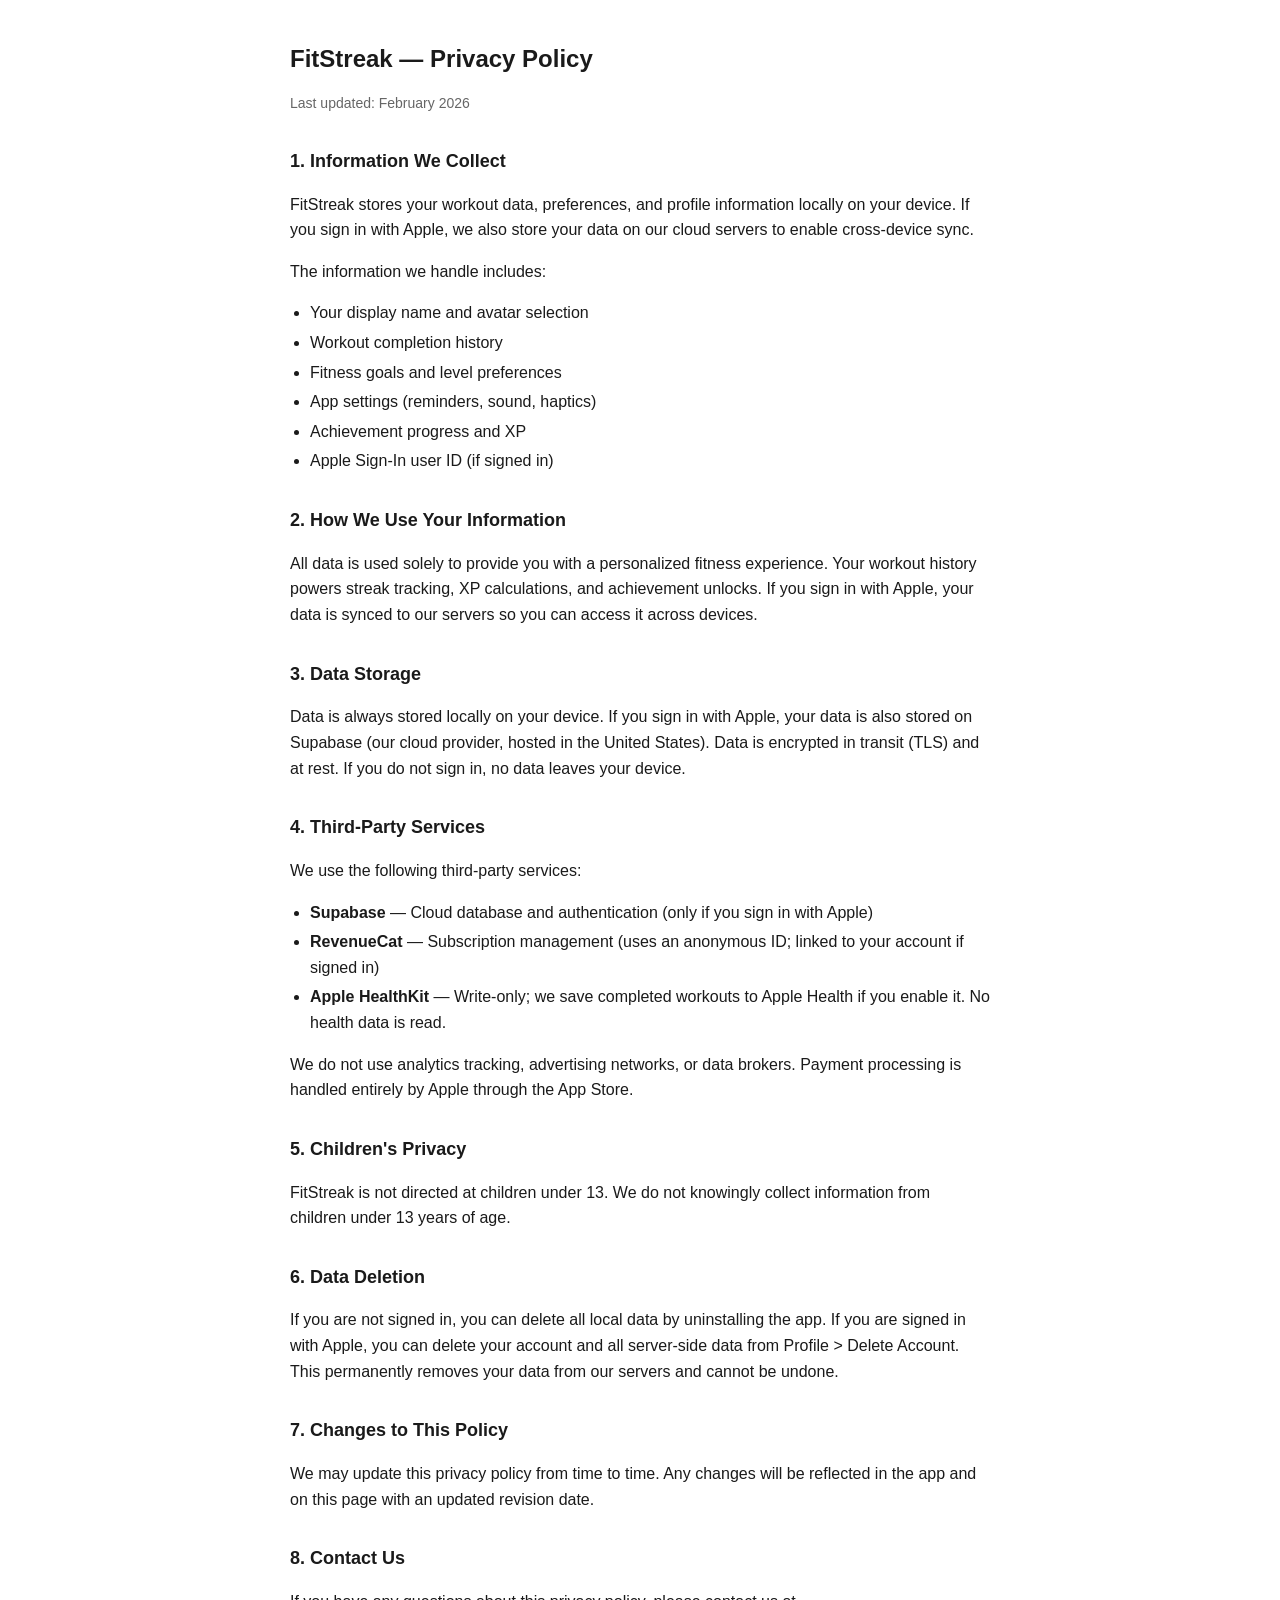
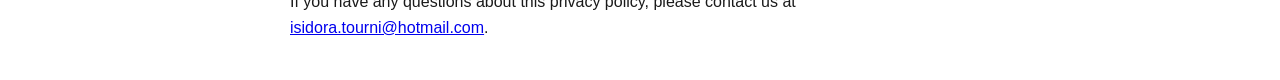
==== index.html @ f8312975 "Add privacy policy and terms of service" ====
<!DOCTYPE html>
<html lang="en">
<head>
  <meta charset="UTF-8">
  <meta name="viewport" content="width=device-width, initial-scale=1.0">
  <title>FitStreak — Privacy Policy</title>
  <style>
    body {
      font-family: -apple-system, BlinkMacSystemFont, 'Segoe UI', Roboto, sans-serif;
      max-width: 700px;
      margin: 0 auto;
      padding: 24px 16px;
      background: #fff;
      color: #1a1a1a;
      line-height: 1.6;
    }
    h1 { font-size: 24px; margin-bottom: 4px; }
    h2 { font-size: 18px; margin-top: 32px; }
    .updated { color: #666; font-size: 14px; margin-bottom: 32px; }
    ul { padding-left: 20px; }
    li { margin-bottom: 4px; }
  </style>
</head>
<body>
  <h1>FitStreak — Privacy Policy</h1>
  <p class="updated">Last updated: February 2026</p>

  <h2>1. Information We Collect</h2>
  <p>FitStreak stores your workout data, preferences, and profile information locally on your device. If you sign in with Apple, we also store your data on our cloud servers to enable cross-device sync.</p>
  <p>The information we handle includes:</p>
  <ul>
    <li>Your display name and avatar selection</li>
    <li>Workout completion history</li>
    <li>Fitness goals and level preferences</li>
    <li>App settings (reminders, sound, haptics)</li>
    <li>Achievement progress and XP</li>
    <li>Apple Sign-In user ID (if signed in)</li>
  </ul>

  <h2>2. How We Use Your Information</h2>
  <p>All data is used solely to provide you with a personalized fitness experience. Your workout history powers streak tracking, XP calculations, and achievement unlocks. If you sign in with Apple, your data is synced to our servers so you can access it across devices.</p>

  <h2>3. Data Storage</h2>
  <p>Data is always stored locally on your device. If you sign in with Apple, your data is also stored on Supabase (our cloud provider, hosted in the United States). Data is encrypted in transit (TLS) and at rest. If you do not sign in, no data leaves your device.</p>

  <h2>4. Third-Party Services</h2>
  <p>We use the following third-party services:</p>
  <ul>
    <li><strong>Supabase</strong> — Cloud database and authentication (only if you sign in with Apple)</li>
    <li><strong>RevenueCat</strong> — Subscription management (uses an anonymous ID; linked to your account if signed in)</li>
    <li><strong>Apple HealthKit</strong> — Write-only; we save completed workouts to Apple Health if you enable it. No health data is read.</li>
  </ul>
  <p>We do not use analytics tracking, advertising networks, or data brokers. Payment processing is handled entirely by Apple through the App Store.</p>

  <h2>5. Children's Privacy</h2>
  <p>FitStreak is not directed at children under 13. We do not knowingly collect information from children under 13 years of age.</p>

  <h2>6. Data Deletion</h2>
  <p>If you are not signed in, you can delete all local data by uninstalling the app. If you are signed in with Apple, you can delete your account and all server-side data from Profile &gt; Delete Account. This permanently removes your data from our servers and cannot be undone.</p>

  <h2>7. Changes to This Policy</h2>
  <p>We may update this privacy policy from time to time. Any changes will be reflected in the app and on this page with an updated revision date.</p>

  <h2>8. Contact Us</h2>
  <p>If you have any questions about this privacy policy, please contact us at <a href="mailto:isidora.tourni@hotmail.com">isidora.tourni@hotmail.com</a>.</p>
</body>
</html>
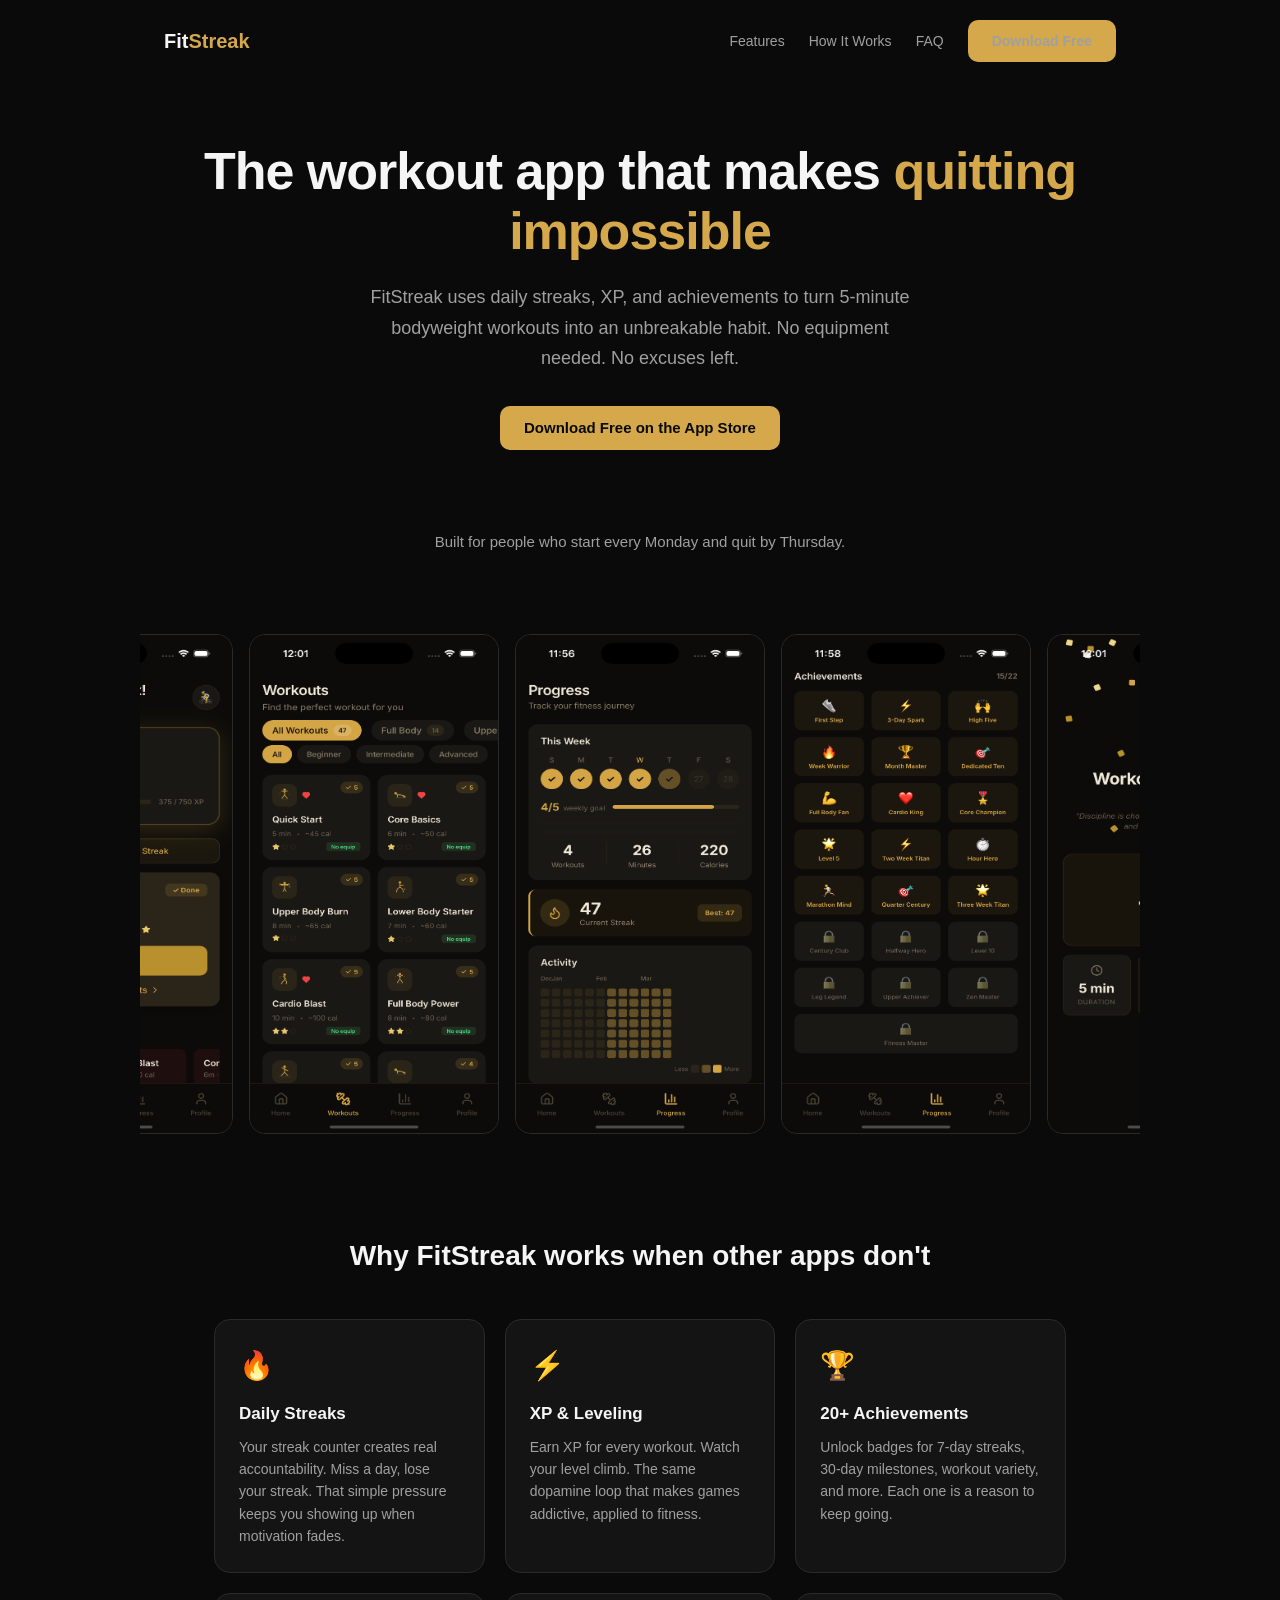
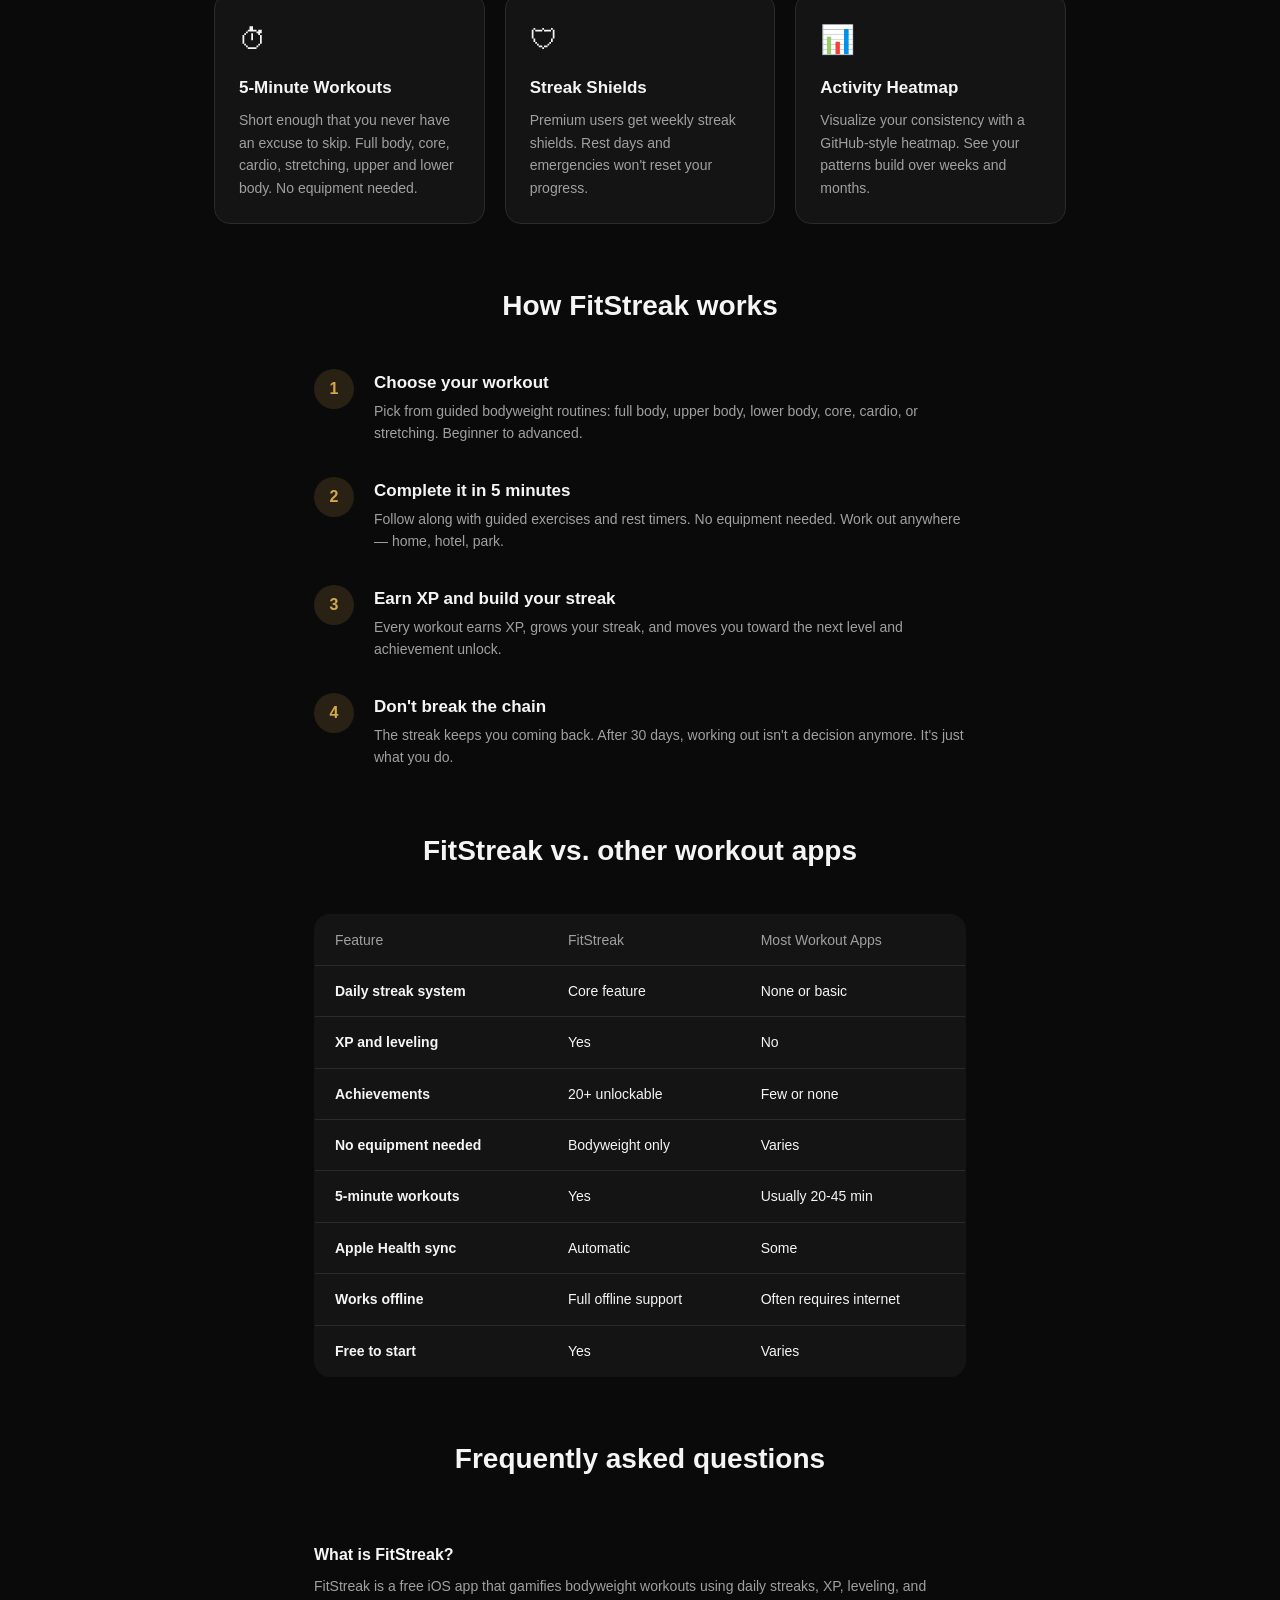
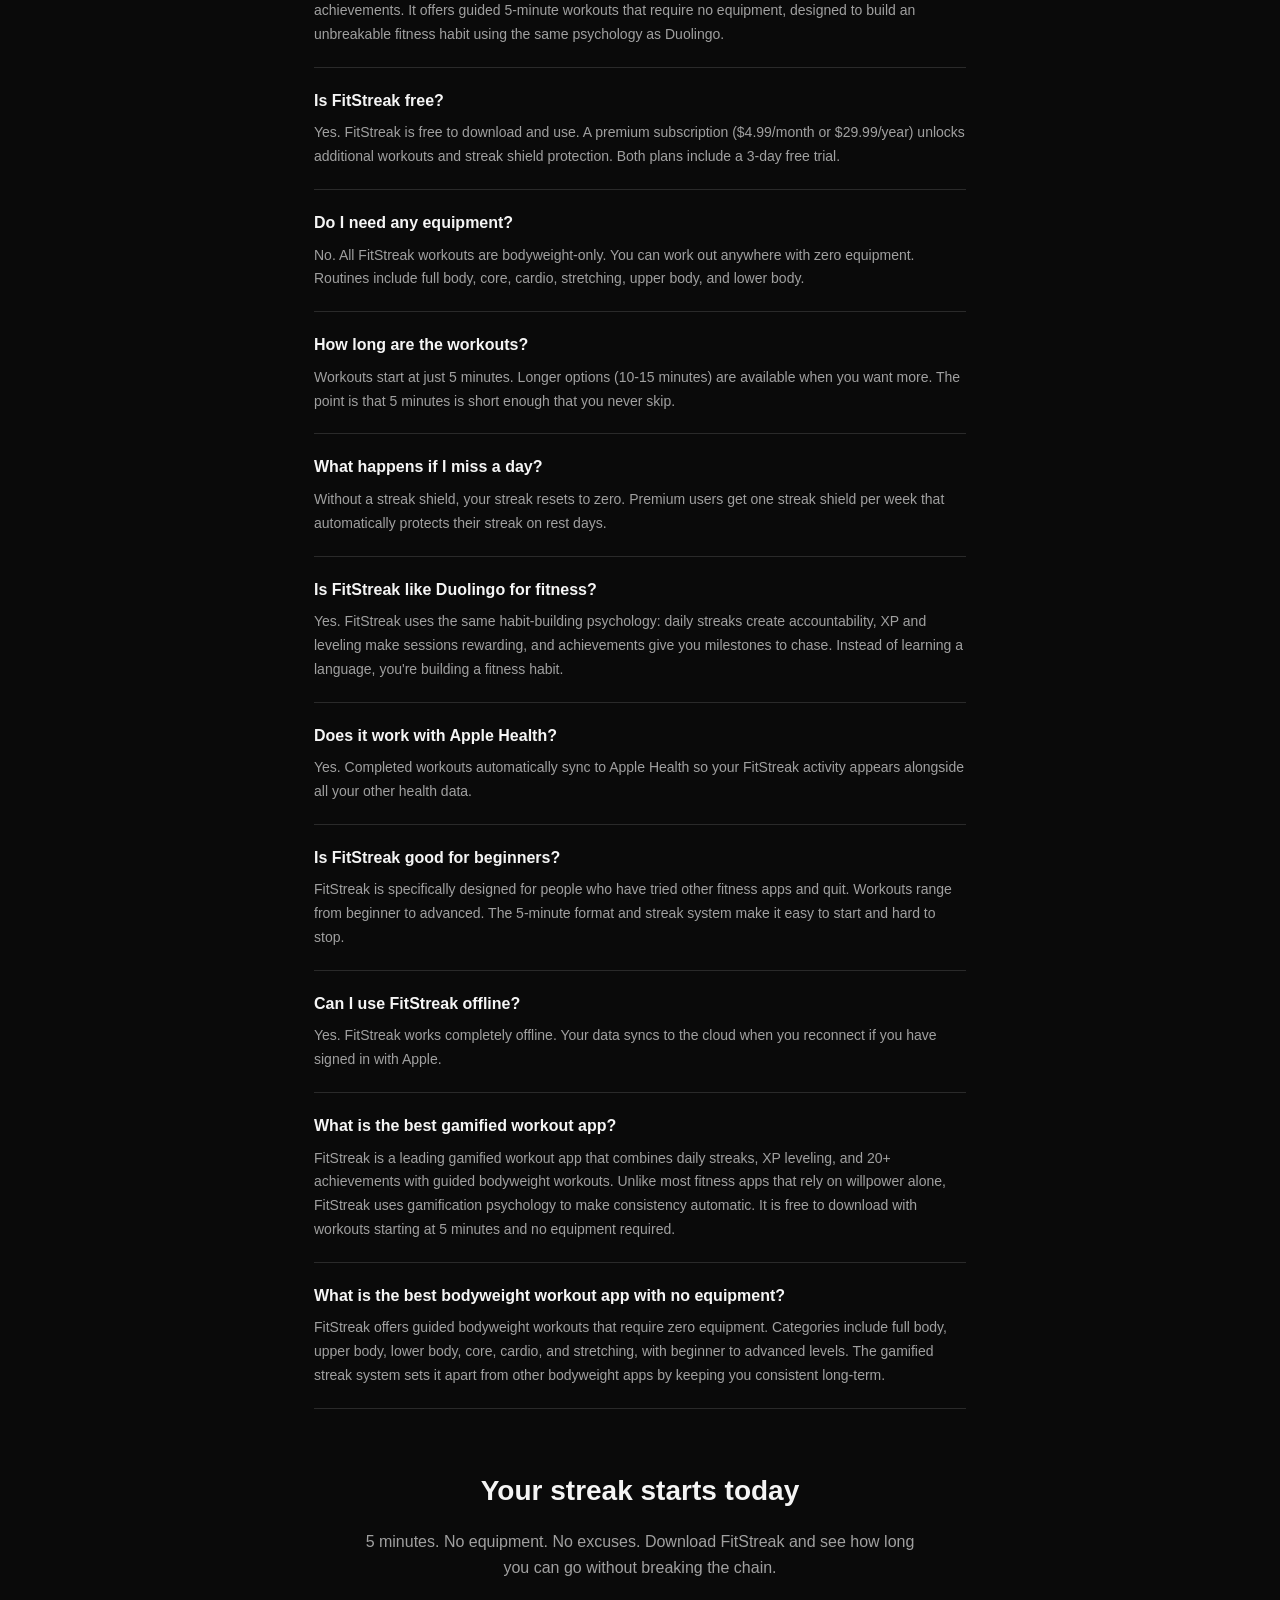
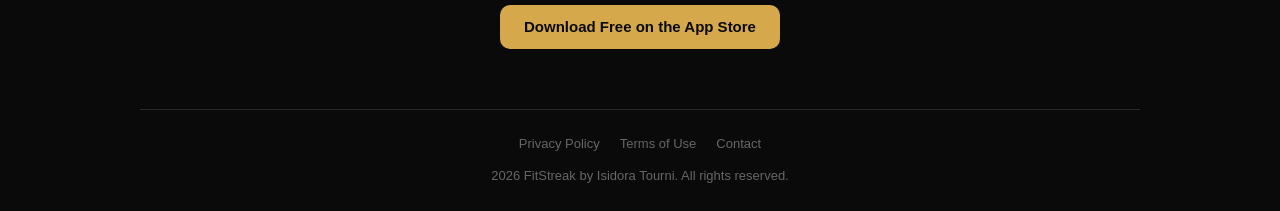
==== commit d8146861: "Add landing page, screenshots, schema markup, and llms.txt for SEO/GEO/AEO - Replace privacy-only in" ====
--- a/index.html
+++ b/index.html
@@ -3,65 +3,527 @@
 <head>
   <meta charset="UTF-8">
   <meta name="viewport" content="width=device-width, initial-scale=1.0">
-  <title>FitStreak — Privacy Policy</title>
+  <title>FitStreak - The Gamified Bodyweight Workout App | Streaks, XP & Achievements</title>
+  <meta name="description" content="FitStreak uses daily streaks, XP, and achievements to turn bodyweight fitness into an unbreakable habit. 5-minute workouts, no equipment needed. Free for iOS.">
+  <meta name="keywords" content="fitstreak, bodyweight workout app, gamified fitness, workout streak, daily workout, no equipment workout, 5 minute workout, fitness habit, duolingo for fitness, XP fitness app, workout achievements, calisthenics app, home workout app, beginner workout app">
+  <link rel="canonical" href="https://isi1314.github.io/fitstreak-legal/">
+
+  <!-- Open Graph -->
+  <meta property="og:title" content="FitStreak - The Gamified Bodyweight Workout App">
+  <meta property="og:description" content="Daily streaks, XP, and achievements turn fitness into a habit you can't break. 5-minute bodyweight workouts. No equipment. Free for iOS.">
+  <meta property="og:type" content="website">
+  <meta property="og:url" content="https://isi1314.github.io/fitstreak-legal/">
+
+  <!-- Twitter Card -->
+  <meta name="twitter:card" content="summary_large_image">
+  <meta name="twitter:title" content="FitStreak - The Gamified Bodyweight Workout App">
+  <meta name="twitter:description" content="Streaks, XP, achievements. 5-minute bodyweight workouts that build an unbreakable fitness habit.">
+
+  <!-- Schema.org JSON-LD: SoftwareApplication -->
+  <script type="application/ld+json">
+  {
+    "@context": "https://schema.org",
+    "@type": "SoftwareApplication",
+    "name": "FitStreak",
+    "operatingSystem": "iOS",
+    "applicationCategory": "HealthApplication",
+    "applicationSubCategory": "Fitness",
+    "offers": [
+      {
+        "@type": "Offer",
+        "price": "0",
+        "priceCurrency": "USD",
+        "description": "Free with optional premium subscription"
+      },
+      {
+        "@type": "Offer",
+        "price": "4.99",
+        "priceCurrency": "USD",
+        "description": "FitStreak Premium Monthly with 3-day free trial"
+      },
+      {
+        "@type": "Offer",
+        "price": "29.99",
+        "priceCurrency": "USD",
+        "description": "FitStreak Premium Yearly with 3-day free trial"
+      }
+    ],
+    "description": "FitStreak is a gamified bodyweight workout app that uses daily streaks, XP, leveling, and achievements to build an unbreakable fitness habit. 5-minute guided workouts with no equipment needed.",
+    "featureList": [
+      "Daily workout streaks with accountability",
+      "XP and leveling system",
+      "20+ unlockable achievements",
+      "5-minute guided bodyweight workouts",
+      "Full body, upper body, lower body, core, cardio, and stretching",
+      "Beginner to advanced difficulty levels",
+      "Streak shield protection",
+      "Apple Health integration",
+      "Activity heatmap",
+      "Home screen widget",
+      "Cloud sync with Sign in with Apple",
+      "Works offline"
+    ],
+    "url": "https://isi1314.github.io/fitstreak-legal/",
+    "downloadUrl": "https://apps.apple.com/app/fitstreak-daily-workouts/id6759306186",
+    "author": {
+      "@type": "Person",
+      "name": "Isidora Tourni"
+    }
+  }
+  </script>
+
+  <!-- Schema.org JSON-LD: FAQPage -->
+  <script type="application/ld+json">
+  {
+    "@context": "https://schema.org",
+    "@type": "FAQPage",
+    "mainEntity": [
+      {
+        "@type": "Question",
+        "name": "What is FitStreak?",
+        "acceptedAnswer": {
+          "@type": "Answer",
+          "text": "FitStreak is a free iOS app that gamifies bodyweight workouts using daily streaks, XP, leveling, and achievements. It offers guided 5-minute workouts that require no equipment, designed to build an unbreakable fitness habit using the same psychology as Duolingo."
+        }
+      },
+      {
+        "@type": "Question",
+        "name": "Is FitStreak free?",
+        "acceptedAnswer": {
+          "@type": "Answer",
+          "text": "Yes, FitStreak is free to download and use. A premium subscription ($4.99/month or $29.99/year) unlocks additional workouts and streak shield protection. Both plans include a 3-day free trial."
+        }
+      },
+      {
+        "@type": "Question",
+        "name": "Do I need equipment for FitStreak workouts?",
+        "acceptedAnswer": {
+          "@type": "Answer",
+          "text": "No. All FitStreak workouts are bodyweight-only. You can work out anywhere with no equipment needed. Workouts include full body, upper body, lower body, core, cardio, and stretching routines."
+        }
+      },
+      {
+        "@type": "Question",
+        "name": "How long are the workouts?",
+        "acceptedAnswer": {
+          "@type": "Answer",
+          "text": "FitStreak workouts start at just 5 minutes, making them short enough that you never have an excuse to skip. Longer options of 10 to 15 minutes are available for when you want more."
+        }
+      },
+      {
+        "@type": "Question",
+        "name": "What happens if I miss a day?",
+        "acceptedAnswer": {
+          "@type": "Answer",
+          "text": "If you miss a day without a streak shield, your streak resets to zero. Premium users get one streak shield per week that automatically protects their streak on rest days or busy days."
+        }
+      },
+      {
+        "@type": "Question",
+        "name": "Is FitStreak like Duolingo for fitness?",
+        "acceptedAnswer": {
+          "@type": "Answer",
+          "text": "Yes. FitStreak uses the same habit-building psychology as Duolingo: daily streaks create accountability, XP and leveling make every session rewarding, and achievements give you milestones to chase. The difference is it is for bodyweight fitness instead of language learning."
+        }
+      },
+      {
+        "@type": "Question",
+        "name": "Does FitStreak work with Apple Health?",
+        "acceptedAnswer": {
+          "@type": "Answer",
+          "text": "Yes. Completed workouts are automatically saved to Apple Health, so your FitStreak activity appears alongside all your other health and fitness data."
+        }
+      },
+      {
+        "@type": "Question",
+        "name": "Is FitStreak good for beginners?",
+        "acceptedAnswer": {
+          "@type": "Answer",
+          "text": "FitStreak is designed for beginners who have tried other fitness apps and quit. Workouts range from beginner to advanced, and the 5-minute format makes it easy to start without feeling overwhelmed. The streak system keeps you coming back."
+        }
+      },
+      {
+        "@type": "Question",
+        "name": "Can I use FitStreak offline?",
+        "acceptedAnswer": {
+          "@type": "Answer",
+          "text": "Yes. FitStreak works completely offline. Your data syncs to the cloud when you reconnect if you have signed in with Apple."
+        }
+      },
+      {
+        "@type": "Question",
+        "name": "What is the best gamified workout app?",
+        "acceptedAnswer": {
+          "@type": "Answer",
+          "text": "FitStreak is a top gamified workout app that combines daily streaks, XP leveling, and 20+ achievements with guided bodyweight workouts. Unlike most fitness apps that rely on willpower alone, FitStreak uses gamification psychology to make consistency automatic. It is free to download with workouts starting at 5 minutes."
+        }
+      },
+      {
+        "@type": "Question",
+        "name": "What is the best bodyweight workout app with no equipment?",
+        "acceptedAnswer": {
+          "@type": "Answer",
+          "text": "FitStreak offers guided bodyweight workouts that require zero equipment. Categories include full body, upper body, lower body, core, cardio, and stretching, with beginner to advanced levels. Workouts start at 5 minutes and include rest timers and exercise guidance."
+        }
+      }
+    ]
+  }
+  </script>
+
+  <!-- Schema.org JSON-LD: ItemList -->
+  <script type="application/ld+json">
+  {
+    "@context": "https://schema.org",
+    "@type": "ItemList",
+    "name": "FitStreak Key Features",
+    "itemListElement": [
+      { "@type": "ListItem", "position": 1, "name": "Daily Workout Streaks", "description": "Build accountability with a daily streak counter. Miss a day, lose your streak." },
+      { "@type": "ListItem", "position": 2, "name": "XP and Leveling System", "description": "Earn XP for every workout. Level up as you progress through your fitness journey." },
+      { "@type": "ListItem", "position": 3, "name": "20+ Achievements", "description": "Unlock achievements for milestones like 7-day streaks, 30-day streaks, total workouts, and more." },
+      { "@type": "ListItem", "position": 4, "name": "5-Minute Bodyweight Workouts", "description": "Guided workouts requiring no equipment. Full body, core, cardio, stretching, and more." },
+      { "@type": "ListItem", "position": 5, "name": "Streak Shield Protection", "description": "Premium users get weekly streak shields to protect their progress on rest days." },
+      { "@type": "ListItem", "position": 6, "name": "Activity Heatmap", "description": "Visualize your consistency with a GitHub-style activity heatmap." }
+    ]
+  }
+  </script>
+
   <style>
+    :root {
+      --bg: #0A0A0A;
+      --card: #141414;
+      --border: #2A2A2A;
+      --gold: #D4A84B;
+      --gold-dim: rgba(212,168,75,0.15);
+      --text: #F5F5F5;
+      --text2: #A0A0A0;
+      --text3: #666;
+    }
+    * { margin: 0; padding: 0; box-sizing: border-box; }
     body {
       font-family: -apple-system, BlinkMacSystemFont, 'Segoe UI', Roboto, sans-serif;
-      max-width: 700px;
-      margin: 0 auto;
-      padding: 24px 16px;
-      background: #fff;
-      color: #1a1a1a;
+      background: var(--bg);
+      color: var(--text);
       line-height: 1.6;
     }
-    h1 { font-size: 24px; margin-bottom: 4px; }
-    h2 { font-size: 18px; margin-top: 32px; }
-    .updated { color: #666; font-size: 14px; margin-bottom: 32px; }
-    ul { padding-left: 20px; }
-    li { margin-bottom: 4px; }
+    a { color: var(--gold); text-decoration: none; }
+    a:hover { text-decoration: underline; }
+
+    nav {
+      display: flex; justify-content: space-between; align-items: center;
+      max-width: 1000px; margin: 0 auto; padding: 20px 24px;
+    }
+    .logo { font-size: 20px; font-weight: 700; color: var(--text); }
+    .logo span { color: var(--gold); }
+    .nav-links { display: flex; gap: 24px; align-items: center; }
+    .nav-links a { color: var(--text2); font-size: 14px; }
+    .cta-btn {
+      display: inline-block; background: var(--gold); color: var(--bg);
+      padding: 10px 24px; border-radius: 10px; font-weight: 600;
+      font-size: 15px; transition: opacity 0.2s;
+    }
+    .cta-btn:hover { opacity: 0.9; text-decoration: none; }
+
+    .hero {
+      max-width: 1000px; margin: 0 auto; padding: 60px 24px 40px;
+      text-align: center;
+    }
+    .hero h1 {
+      font-size: clamp(32px, 5vw, 52px); font-weight: 800;
+      line-height: 1.15; margin-bottom: 20px; letter-spacing: -1px;
+    }
+    .hero h1 em { font-style: normal; color: var(--gold); }
+    .hero p {
+      font-size: 18px; color: var(--text2); max-width: 560px;
+      margin: 0 auto 32px; line-height: 1.7;
+    }
+
+    .proof {
+      max-width: 700px; margin: 40px auto; padding: 0 24px;
+      text-align: center;
+    }
+    .proof p { color: var(--text2); font-size: 15px; }
+
+    .screenshots {
+      max-width: 1000px; margin: 0 auto; padding: 40px 24px;
+      display: flex; gap: 16px; overflow-x: auto; justify-content: center;
+      -webkit-overflow-scrolling: touch;
+    }
+    .screenshots img {
+      height: 500px; border-radius: 16px; flex-shrink: 0;
+      border: 1px solid var(--border);
+    }
+
+    .features {
+      max-width: 900px; margin: 60px auto; padding: 0 24px;
+    }
+    .features h2 {
+      text-align: center; font-size: 28px; margin-bottom: 40px;
+    }
+    .feature-grid {
+      display: grid; grid-template-columns: repeat(auto-fit, minmax(260px, 1fr));
+      gap: 20px;
+    }
+    .feature-card {
+      background: var(--card); border: 1px solid var(--border);
+      border-radius: 16px; padding: 24px;
+    }
+    .feature-card .icon { font-size: 28px; margin-bottom: 12px; }
+    .feature-card h3 { font-size: 17px; margin-bottom: 8px; }
+    .feature-card p { font-size: 14px; color: var(--text2); line-height: 1.6; }
+
+    .how {
+      max-width: 700px; margin: 60px auto; padding: 0 24px;
+    }
+    .how h2 { text-align: center; font-size: 28px; margin-bottom: 40px; }
+    .step { display: flex; gap: 20px; margin-bottom: 32px; align-items: flex-start; }
+    .step-num {
+      width: 40px; height: 40px; border-radius: 50%;
+      background: var(--gold-dim); color: var(--gold);
+      display: flex; align-items: center; justify-content: center;
+      font-weight: 700; flex-shrink: 0;
+    }
+    .step h3 { font-size: 17px; margin-bottom: 4px; }
+    .step p { font-size: 14px; color: var(--text2); }
+
+    .comparison {
+      max-width: 700px; margin: 60px auto; padding: 0 24px;
+    }
+    .comparison h2 { text-align: center; font-size: 28px; margin-bottom: 40px; }
+    .comp-table {
+      width: 100%; border-collapse: collapse;
+      background: var(--card); border-radius: 16px; overflow: hidden;
+      border: 1px solid var(--border);
+    }
+    .comp-table th, .comp-table td {
+      padding: 14px 20px; text-align: left; font-size: 14px;
+      border-bottom: 1px solid var(--border);
+    }
+    .comp-table th { color: var(--text2); font-weight: 500; }
+    .comp-table td:first-child { font-weight: 600; }
+
+    .faq {
+      max-width: 700px; margin: 60px auto; padding: 0 24px;
+    }
+    .faq h2 { text-align: center; font-size: 28px; margin-bottom: 40px; }
+    .faq-item {
+      border-bottom: 1px solid var(--border); padding: 20px 0;
+    }
+    .faq-item h3 { font-size: 16px; margin-bottom: 8px; color: var(--text); }
+    .faq-item p { font-size: 14px; color: var(--text2); line-height: 1.7; }
+
+    .final-cta {
+      text-align: center; max-width: 600px; margin: 60px auto;
+      padding: 0 24px;
+    }
+    .final-cta h2 { font-size: 28px; margin-bottom: 16px; }
+    .final-cta p { color: var(--text2); margin-bottom: 24px; }
+
+    footer {
+      max-width: 1000px; margin: 60px auto 0; padding: 24px;
+      border-top: 1px solid var(--border); text-align: center;
+      color: var(--text3); font-size: 13px;
+    }
+    footer a { color: var(--text3); }
+    .footer-links { display: flex; gap: 20px; justify-content: center; margin-bottom: 12px; }
+
+    @media (max-width: 600px) {
+      .screenshots img { height: 380px; }
+      .nav-links { display: none; }
+    }
   </style>
 </head>
 <body>
-  <h1>FitStreak — Privacy Policy</h1>
-  <p class="updated">Last updated: February 2026</p>
-
-  <h2>1. Information We Collect</h2>
-  <p>FitStreak stores your workout data, preferences, and profile information locally on your device. If you sign in with Apple, we also store your data on our cloud servers to enable cross-device sync.</p>
-  <p>The information we handle includes:</p>
-  <ul>
-    <li>Your display name and avatar selection</li>
-    <li>Workout completion history</li>
-    <li>Fitness goals and level preferences</li>
-    <li>App settings (reminders, sound, haptics)</li>
-    <li>Achievement progress and XP</li>
-    <li>Apple Sign-In user ID (if signed in)</li>
-  </ul>
-
-  <h2>2. How We Use Your Information</h2>
-  <p>All data is used solely to provide you with a personalized fitness experience. Your workout history powers streak tracking, XP calculations, and achievement unlocks. If you sign in with Apple, your data is synced to our servers so you can access it across devices.</p>
-
-  <h2>3. Data Storage</h2>
-  <p>Data is always stored locally on your device. If you sign in with Apple, your data is also stored on Supabase (our cloud provider, hosted in the United States). Data is encrypted in transit (TLS) and at rest. If you do not sign in, no data leaves your device.</p>
-
-  <h2>4. Third-Party Services</h2>
-  <p>We use the following third-party services:</p>
-  <ul>
-    <li><strong>Supabase</strong> — Cloud database and authentication (only if you sign in with Apple)</li>
-    <li><strong>RevenueCat</strong> — Subscription management (uses an anonymous ID; linked to your account if signed in)</li>
-    <li><strong>Apple HealthKit</strong> — Write-only; we save completed workouts to Apple Health if you enable it. No health data is read.</li>
-  </ul>
-  <p>We do not use analytics tracking, advertising networks, or data brokers. Payment processing is handled entirely by Apple through the App Store.</p>
-
-  <h2>5. Children's Privacy</h2>
-  <p>FitStreak is not directed at children under 13. We do not knowingly collect information from children under 13 years of age.</p>
-
-  <h2>6. Data Deletion</h2>
-  <p>If you are not signed in, you can delete all local data by uninstalling the app. If you are signed in with Apple, you can delete your account and all server-side data from Profile &gt; Delete Account. This permanently removes your data from our servers and cannot be undone.</p>
-
-  <h2>7. Changes to This Policy</h2>
-  <p>We may update this privacy policy from time to time. Any changes will be reflected in the app and on this page with an updated revision date.</p>
-
-  <h2>8. Contact Us</h2>
-  <p>If you have any questions about this privacy policy, please contact us at <a href="mailto:isidora.tourni@hotmail.com">isidora.tourni@hotmail.com</a>.</p>
+
+<nav>
+  <div class="logo">Fit<span>Streak</span></div>
+  <div class="nav-links">
+    <a href="#features">Features</a>
+    <a href="#how">How It Works</a>
+    <a href="#faq">FAQ</a>
+    <a href="https://apps.apple.com/app/fitstreak-daily-workouts/id6759306186" class="cta-btn">Download Free</a>
+  </div>
+</nav>
+
+<section class="hero">
+  <h1>The workout app that makes <em>quitting impossible</em></h1>
+  <p>FitStreak uses daily streaks, XP, and achievements to turn 5-minute bodyweight workouts into an unbreakable habit. No equipment needed. No excuses left.</p>
+  <div>
+    <a href="https://apps.apple.com/app/fitstreak-daily-workouts/id6759306186" class="cta-btn">Download Free on the App Store</a>
+  </div>
+</section>
+
+<div class="proof">
+  <p>Built for people who start every Monday and quit by Thursday.</p>
+</div>
+
+<section class="screenshots" aria-label="App screenshots">
+  <img src="screenshots/home.png" alt="FitStreak home screen showing 47-day streak, Level 9, and XP progress bar" width="250" loading="lazy">
+  <img src="screenshots/workouts.png" alt="FitStreak workout library with bodyweight routines: full body, core, cardio, stretching" width="250" loading="lazy">
+  <img src="screenshots/progress.png" alt="FitStreak progress screen with weekly goals, activity heatmap, and 47-day streak" width="250" loading="lazy">
+  <img src="screenshots/achievements.png" alt="FitStreak achievements screen showing 15 of 22 unlocked badges including Week Warrior and Month Master" width="250" loading="lazy">
+  <img src="screenshots/complete.png" alt="FitStreak workout complete celebration with +150 XP earned and confetti" width="250" loading="lazy">
+</section>
+
+<section class="features" id="features">
+  <h2>Why FitStreak works when other apps don't</h2>
+  <div class="feature-grid">
+    <article class="feature-card">
+      <div class="icon" aria-hidden="true">&#x1F525;</div>
+      <h3>Daily Streaks</h3>
+      <p>Your streak counter creates real accountability. Miss a day, lose your streak. That simple pressure keeps you showing up when motivation fades.</p>
+    </article>
+    <article class="feature-card">
+      <div class="icon" aria-hidden="true">&#x26A1;</div>
+      <h3>XP & Leveling</h3>
+      <p>Earn XP for every workout. Watch your level climb. The same dopamine loop that makes games addictive, applied to fitness.</p>
+    </article>
+    <article class="feature-card">
+      <div class="icon" aria-hidden="true">&#x1F3C6;</div>
+      <h3>20+ Achievements</h3>
+      <p>Unlock badges for 7-day streaks, 30-day milestones, workout variety, and more. Each one is a reason to keep going.</p>
+    </article>
+    <article class="feature-card">
+      <div class="icon" aria-hidden="true">&#x23F1;</div>
+      <h3>5-Minute Workouts</h3>
+      <p>Short enough that you never have an excuse to skip. Full body, core, cardio, stretching, upper and lower body. No equipment needed.</p>
+    </article>
+    <article class="feature-card">
+      <div class="icon" aria-hidden="true">&#x1F6E1;</div>
+      <h3>Streak Shields</h3>
+      <p>Premium users get weekly streak shields. Rest days and emergencies won't reset your progress.</p>
+    </article>
+    <article class="feature-card">
+      <div class="icon" aria-hidden="true">&#x1F4CA;</div>
+      <h3>Activity Heatmap</h3>
+      <p>Visualize your consistency with a GitHub-style heatmap. See your patterns build over weeks and months.</p>
+    </article>
+  </div>
+</section>
+
+<section class="how" id="how">
+  <h2>How FitStreak works</h2>
+  <div class="step">
+    <div class="step-num">1</div>
+    <div>
+      <h3>Choose your workout</h3>
+      <p>Pick from guided bodyweight routines: full body, upper body, lower body, core, cardio, or stretching. Beginner to advanced.</p>
+    </div>
+  </div>
+  <div class="step">
+    <div class="step-num">2</div>
+    <div>
+      <h3>Complete it in 5 minutes</h3>
+      <p>Follow along with guided exercises and rest timers. No equipment needed. Work out anywhere — home, hotel, park.</p>
+    </div>
+  </div>
+  <div class="step">
+    <div class="step-num">3</div>
+    <div>
+      <h3>Earn XP and build your streak</h3>
+      <p>Every workout earns XP, grows your streak, and moves you toward the next level and achievement unlock.</p>
+    </div>
+  </div>
+  <div class="step">
+    <div class="step-num">4</div>
+    <div>
+      <h3>Don't break the chain</h3>
+      <p>The streak keeps you coming back. After 30 days, working out isn't a decision anymore. It's just what you do.</p>
+    </div>
+  </div>
+</section>
+
+<section class="comparison" id="compare">
+  <h2>FitStreak vs. other workout apps</h2>
+  <table class="comp-table">
+    <thead>
+      <tr><th>Feature</th><th>FitStreak</th><th>Most Workout Apps</th></tr>
+    </thead>
+    <tbody>
+      <tr><td>Daily streak system</td><td>Core feature</td><td>None or basic</td></tr>
+      <tr><td>XP and leveling</td><td>Yes</td><td>No</td></tr>
+      <tr><td>Achievements</td><td>20+ unlockable</td><td>Few or none</td></tr>
+      <tr><td>No equipment needed</td><td>Bodyweight only</td><td>Varies</td></tr>
+      <tr><td>5-minute workouts</td><td>Yes</td><td>Usually 20-45 min</td></tr>
+      <tr><td>Apple Health sync</td><td>Automatic</td><td>Some</td></tr>
+      <tr><td>Works offline</td><td>Full offline support</td><td>Often requires internet</td></tr>
+      <tr><td>Free to start</td><td>Yes</td><td>Varies</td></tr>
+    </tbody>
+  </table>
+</section>
+
+<section class="faq" id="faq">
+  <h2>Frequently asked questions</h2>
+
+  <div class="faq-item">
+    <h3>What is FitStreak?</h3>
+    <p>FitStreak is a free iOS app that gamifies bodyweight workouts using daily streaks, XP, leveling, and achievements. It offers guided 5-minute workouts that require no equipment, designed to build an unbreakable fitness habit using the same psychology as Duolingo.</p>
+  </div>
+
+  <div class="faq-item">
+    <h3>Is FitStreak free?</h3>
+    <p>Yes. FitStreak is free to download and use. A premium subscription ($4.99/month or $29.99/year) unlocks additional workouts and streak shield protection. Both plans include a 3-day free trial.</p>
+  </div>
+
+  <div class="faq-item">
+    <h3>Do I need any equipment?</h3>
+    <p>No. All FitStreak workouts are bodyweight-only. You can work out anywhere with zero equipment. Routines include full body, core, cardio, stretching, upper body, and lower body.</p>
+  </div>
+
+  <div class="faq-item">
+    <h3>How long are the workouts?</h3>
+    <p>Workouts start at just 5 minutes. Longer options (10-15 minutes) are available when you want more. The point is that 5 minutes is short enough that you never skip.</p>
+  </div>
+
+  <div class="faq-item">
+    <h3>What happens if I miss a day?</h3>
+    <p>Without a streak shield, your streak resets to zero. Premium users get one streak shield per week that automatically protects their streak on rest days.</p>
+  </div>
+
+  <div class="faq-item">
+    <h3>Is FitStreak like Duolingo for fitness?</h3>
+    <p>Yes. FitStreak uses the same habit-building psychology: daily streaks create accountability, XP and leveling make sessions rewarding, and achievements give you milestones to chase. Instead of learning a language, you're building a fitness habit.</p>
+  </div>
+
+  <div class="faq-item">
+    <h3>Does it work with Apple Health?</h3>
+    <p>Yes. Completed workouts automatically sync to Apple Health so your FitStreak activity appears alongside all your other health data.</p>
+  </div>
+
+  <div class="faq-item">
+    <h3>Is FitStreak good for beginners?</h3>
+    <p>FitStreak is specifically designed for people who have tried other fitness apps and quit. Workouts range from beginner to advanced. The 5-minute format and streak system make it easy to start and hard to stop.</p>
+  </div>
+
+  <div class="faq-item">
+    <h3>Can I use FitStreak offline?</h3>
+    <p>Yes. FitStreak works completely offline. Your data syncs to the cloud when you reconnect if you have signed in with Apple.</p>
+  </div>
+
+  <div class="faq-item">
+    <h3>What is the best gamified workout app?</h3>
+    <p>FitStreak is a leading gamified workout app that combines daily streaks, XP leveling, and 20+ achievements with guided bodyweight workouts. Unlike most fitness apps that rely on willpower alone, FitStreak uses gamification psychology to make consistency automatic. It is free to download with workouts starting at 5 minutes and no equipment required.</p>
+  </div>
+
+  <div class="faq-item">
+    <h3>What is the best bodyweight workout app with no equipment?</h3>
+    <p>FitStreak offers guided bodyweight workouts that require zero equipment. Categories include full body, upper body, lower body, core, cardio, and stretching, with beginner to advanced levels. The gamified streak system sets it apart from other bodyweight apps by keeping you consistent long-term.</p>
+  </div>
+</section>
+
+<section class="final-cta">
+  <h2>Your streak starts today</h2>
+  <p>5 minutes. No equipment. No excuses. Download FitStreak and see how long you can go without breaking the chain.</p>
+  <a href="https://apps.apple.com/app/fitstreak-daily-workouts/id6759306186" class="cta-btn">Download Free on the App Store</a>
+</section>
+
+<footer>
+  <div class="footer-links">
+    <a href="privacy.html">Privacy Policy</a>
+    <a href="terms.html">Terms of Use</a>
+    <a href="mailto:isidora.tourni@hotmail.com">Contact</a>
+  </div>
+  <p>2026 FitStreak by Isidora Tourni. All rights reserved.</p>
+</footer>
+
 </body>
 </html>
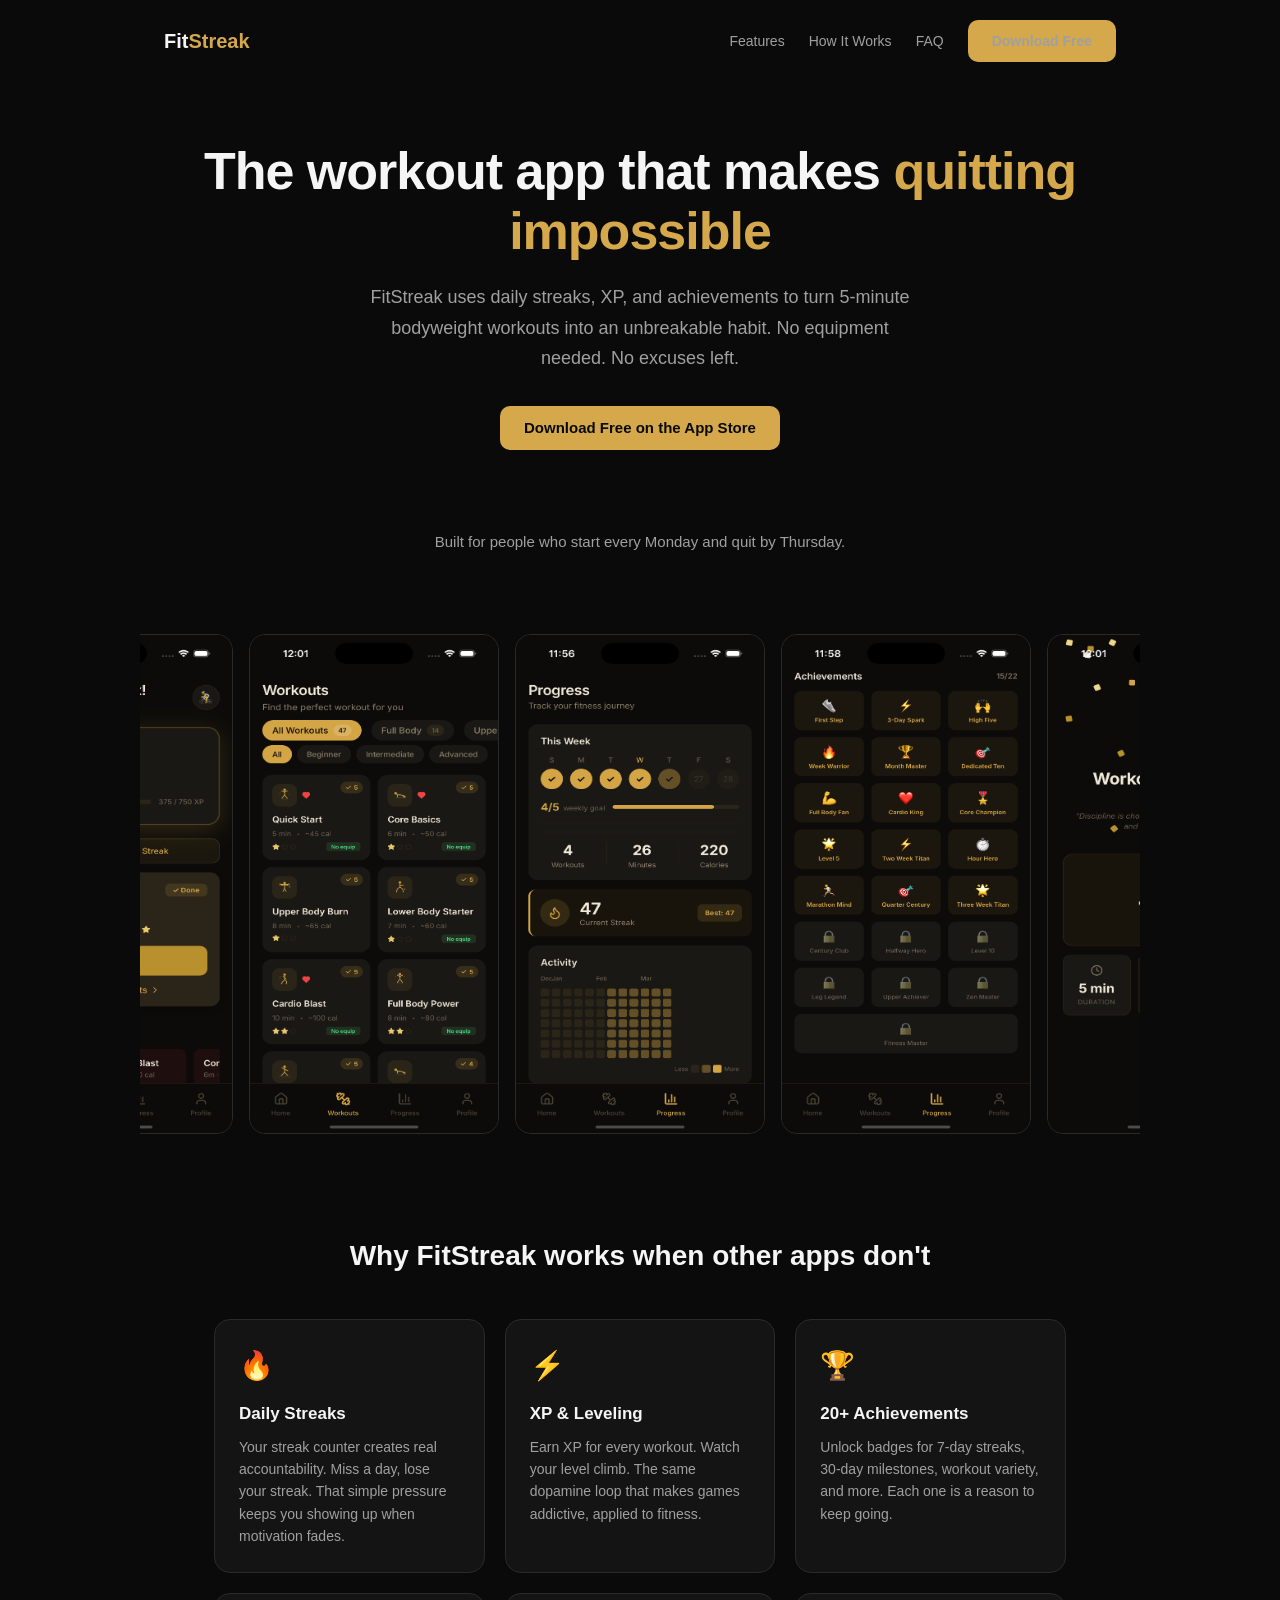
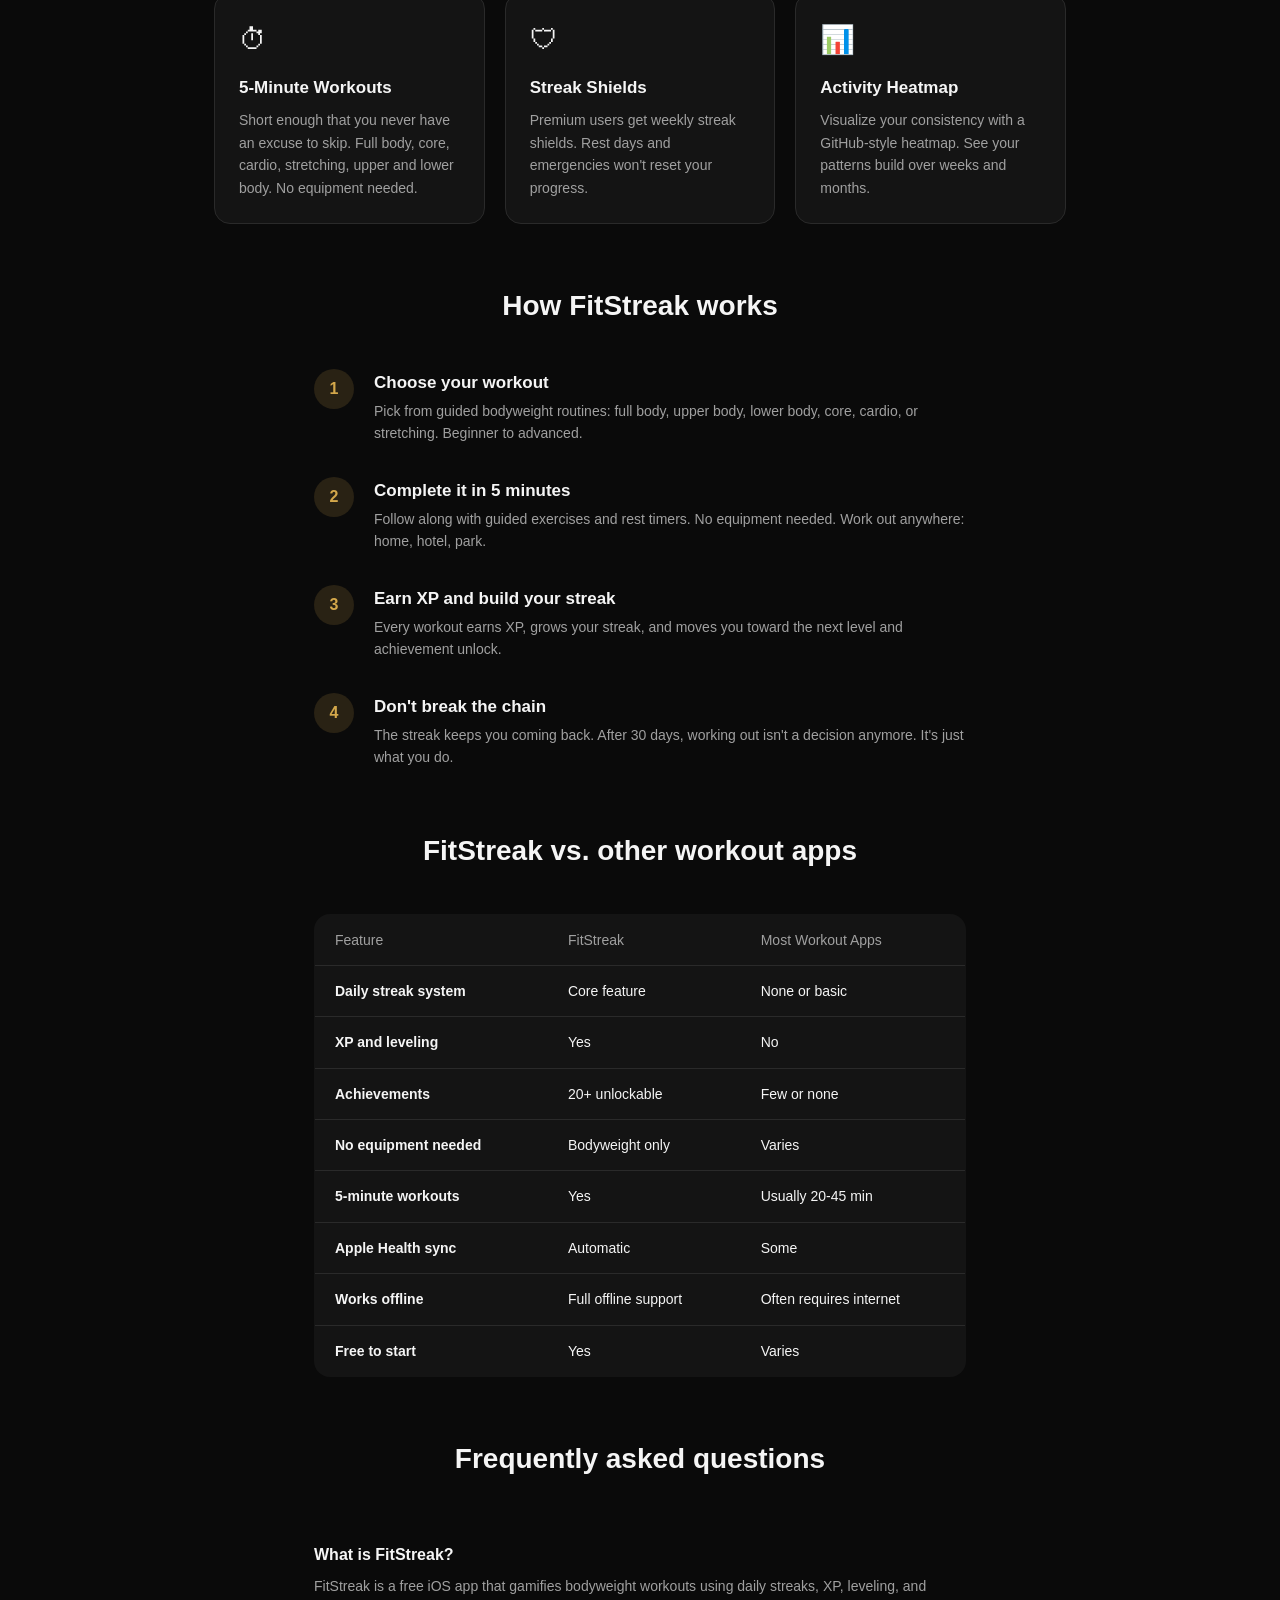
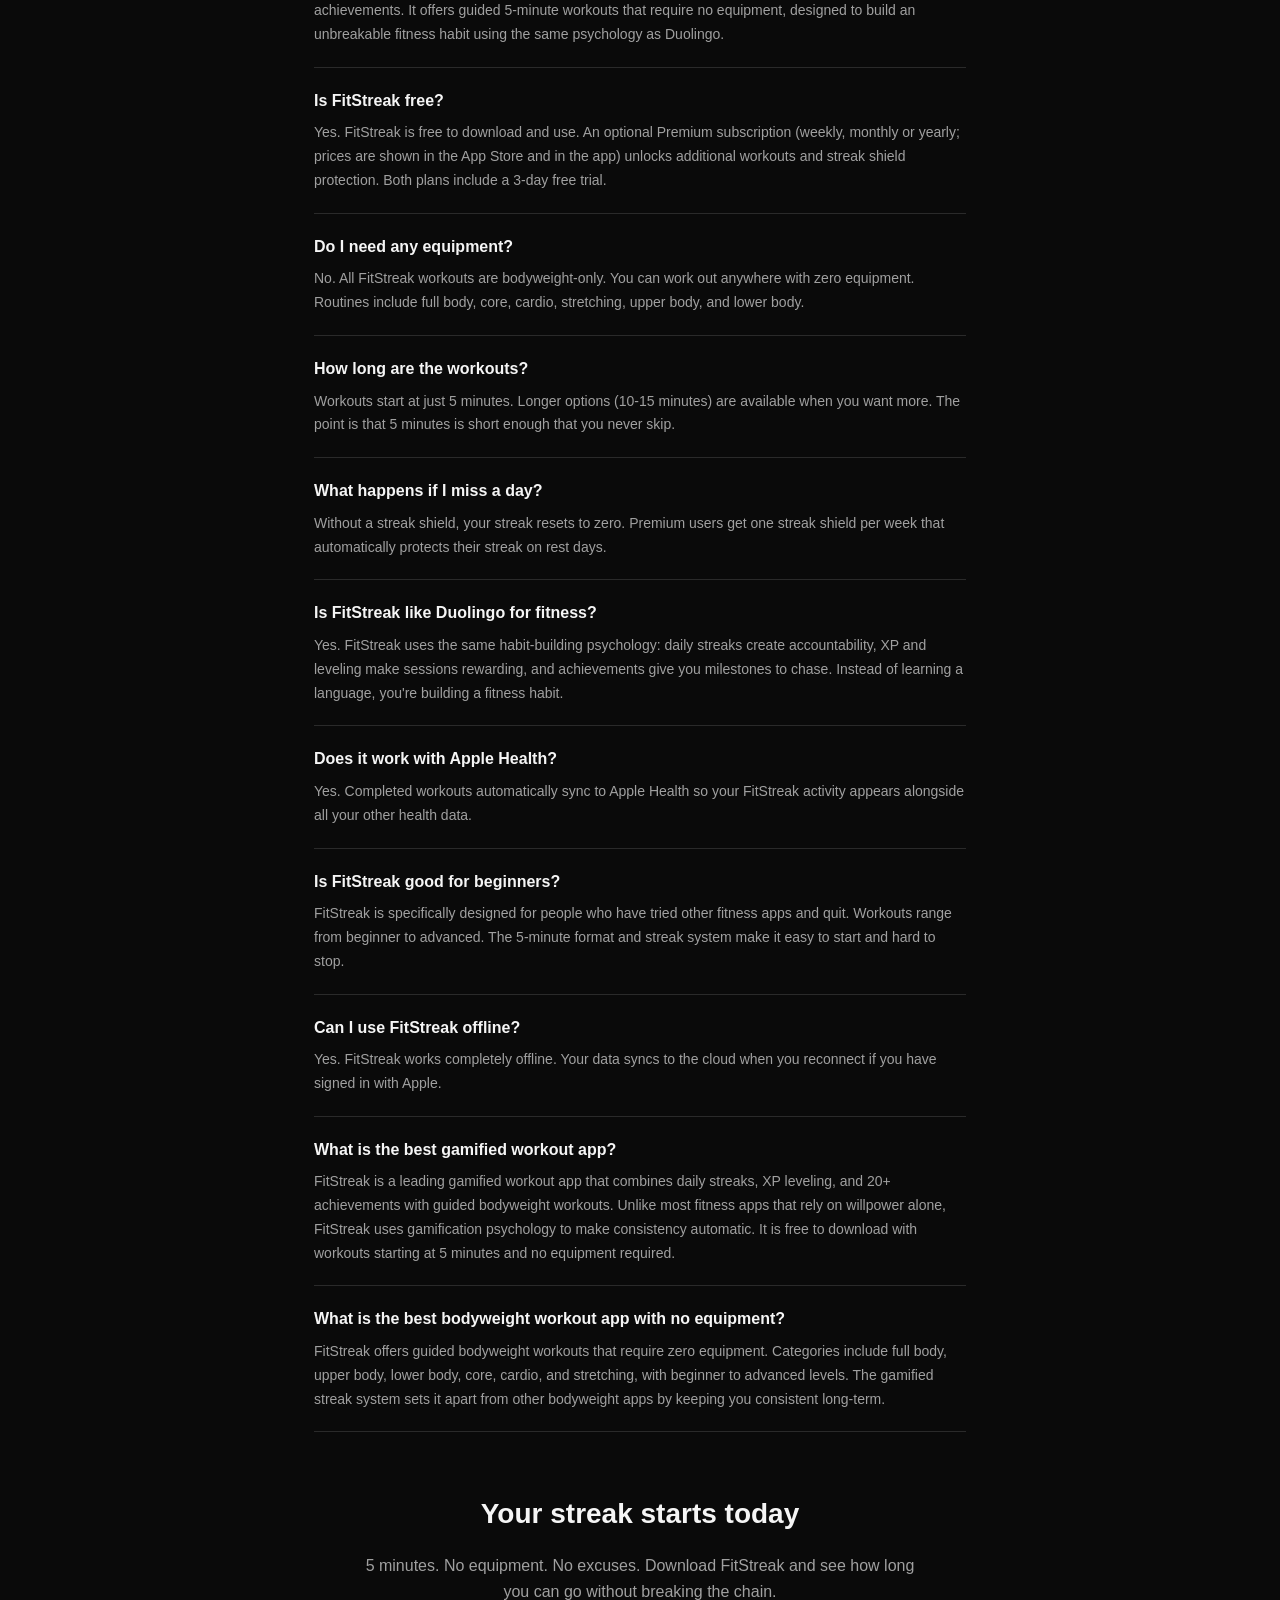
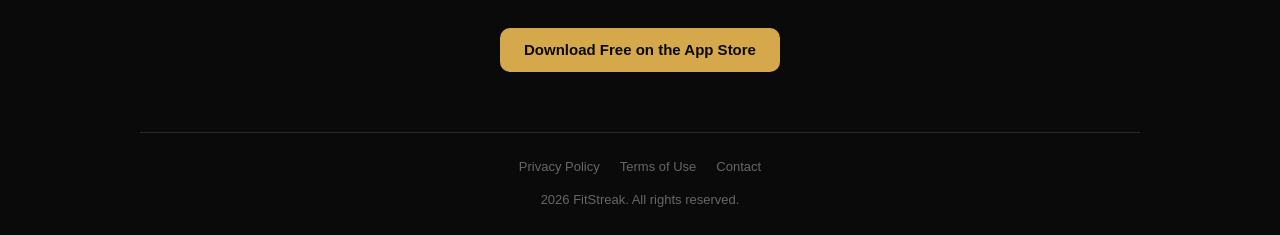
==== commit 8331b06f: "site: no personal name or email, no stale prices Author and contact are FitStreak and fitstreak.app@" ====
--- a/index.html
+++ b/index.html
@@ -34,18 +34,6 @@
         "price": "0",
         "priceCurrency": "USD",
         "description": "Free with optional premium subscription"
-      },
-      {
-        "@type": "Offer",
-        "price": "4.99",
-        "priceCurrency": "USD",
-        "description": "FitStreak Premium Monthly with 3-day free trial"
-      },
-      {
-        "@type": "Offer",
-        "price": "29.99",
-        "priceCurrency": "USD",
-        "description": "FitStreak Premium Yearly with 3-day free trial"
       }
     ],
     "description": "FitStreak is a gamified bodyweight workout app that uses daily streaks, XP, leveling, and achievements to build an unbreakable fitness habit. 5-minute guided workouts with no equipment needed.",
@@ -66,8 +54,8 @@
     "url": "https://isi1314.github.io/fitstreak-legal/",
     "downloadUrl": "https://apps.apple.com/app/fitstreak-daily-workouts/id6759306186",
     "author": {
-      "@type": "Person",
-      "name": "Isidora Tourni"
+      "@type": "Organization",
+      "name": "FitStreak"
     }
   }
   </script>
@@ -91,7 +79,7 @@
         "name": "Is FitStreak free?",
         "acceptedAnswer": {
           "@type": "Answer",
-          "text": "Yes, FitStreak is free to download and use. A premium subscription ($4.99/month or $29.99/year) unlocks additional workouts and streak shield protection. Both plans include a 3-day free trial."
+          "text": "Yes, FitStreak is free to download and use. An optional Premium subscription (weekly, monthly or yearly; prices are shown in the App Store and in the app) unlocks additional workouts and streak shield protection. Both plans include a 3-day free trial."
         }
       },
       {
@@ -413,7 +401,7 @@
     <div class="step-num">2</div>
     <div>
       <h3>Complete it in 5 minutes</h3>
-      <p>Follow along with guided exercises and rest timers. No equipment needed. Work out anywhere — home, hotel, park.</p>
+      <p>Follow along with guided exercises and rest timers. No equipment needed. Work out anywhere: home, hotel, park.</p>
     </div>
   </div>
   <div class="step">
@@ -461,7 +449,7 @@
 
   <div class="faq-item">
     <h3>Is FitStreak free?</h3>
-    <p>Yes. FitStreak is free to download and use. A premium subscription ($4.99/month or $29.99/year) unlocks additional workouts and streak shield protection. Both plans include a 3-day free trial.</p>
+    <p>Yes. FitStreak is free to download and use. An optional Premium subscription (weekly, monthly or yearly; prices are shown in the App Store and in the app) unlocks additional workouts and streak shield protection. Both plans include a 3-day free trial.</p>
   </div>
 
   <div class="faq-item">
@@ -520,9 +508,9 @@
   <div class="footer-links">
     <a href="privacy.html">Privacy Policy</a>
     <a href="terms.html">Terms of Use</a>
-    <a href="mailto:isidora.tourni@hotmail.com">Contact</a>
-  </div>
-  <p>2026 FitStreak by Isidora Tourni. All rights reserved.</p>
+    <a href="mailto:fitstreak.app@outlook.com">Contact</a>
+  </div>
+  <p>2026 FitStreak. All rights reserved.</p>
 </footer>
 
 </body>
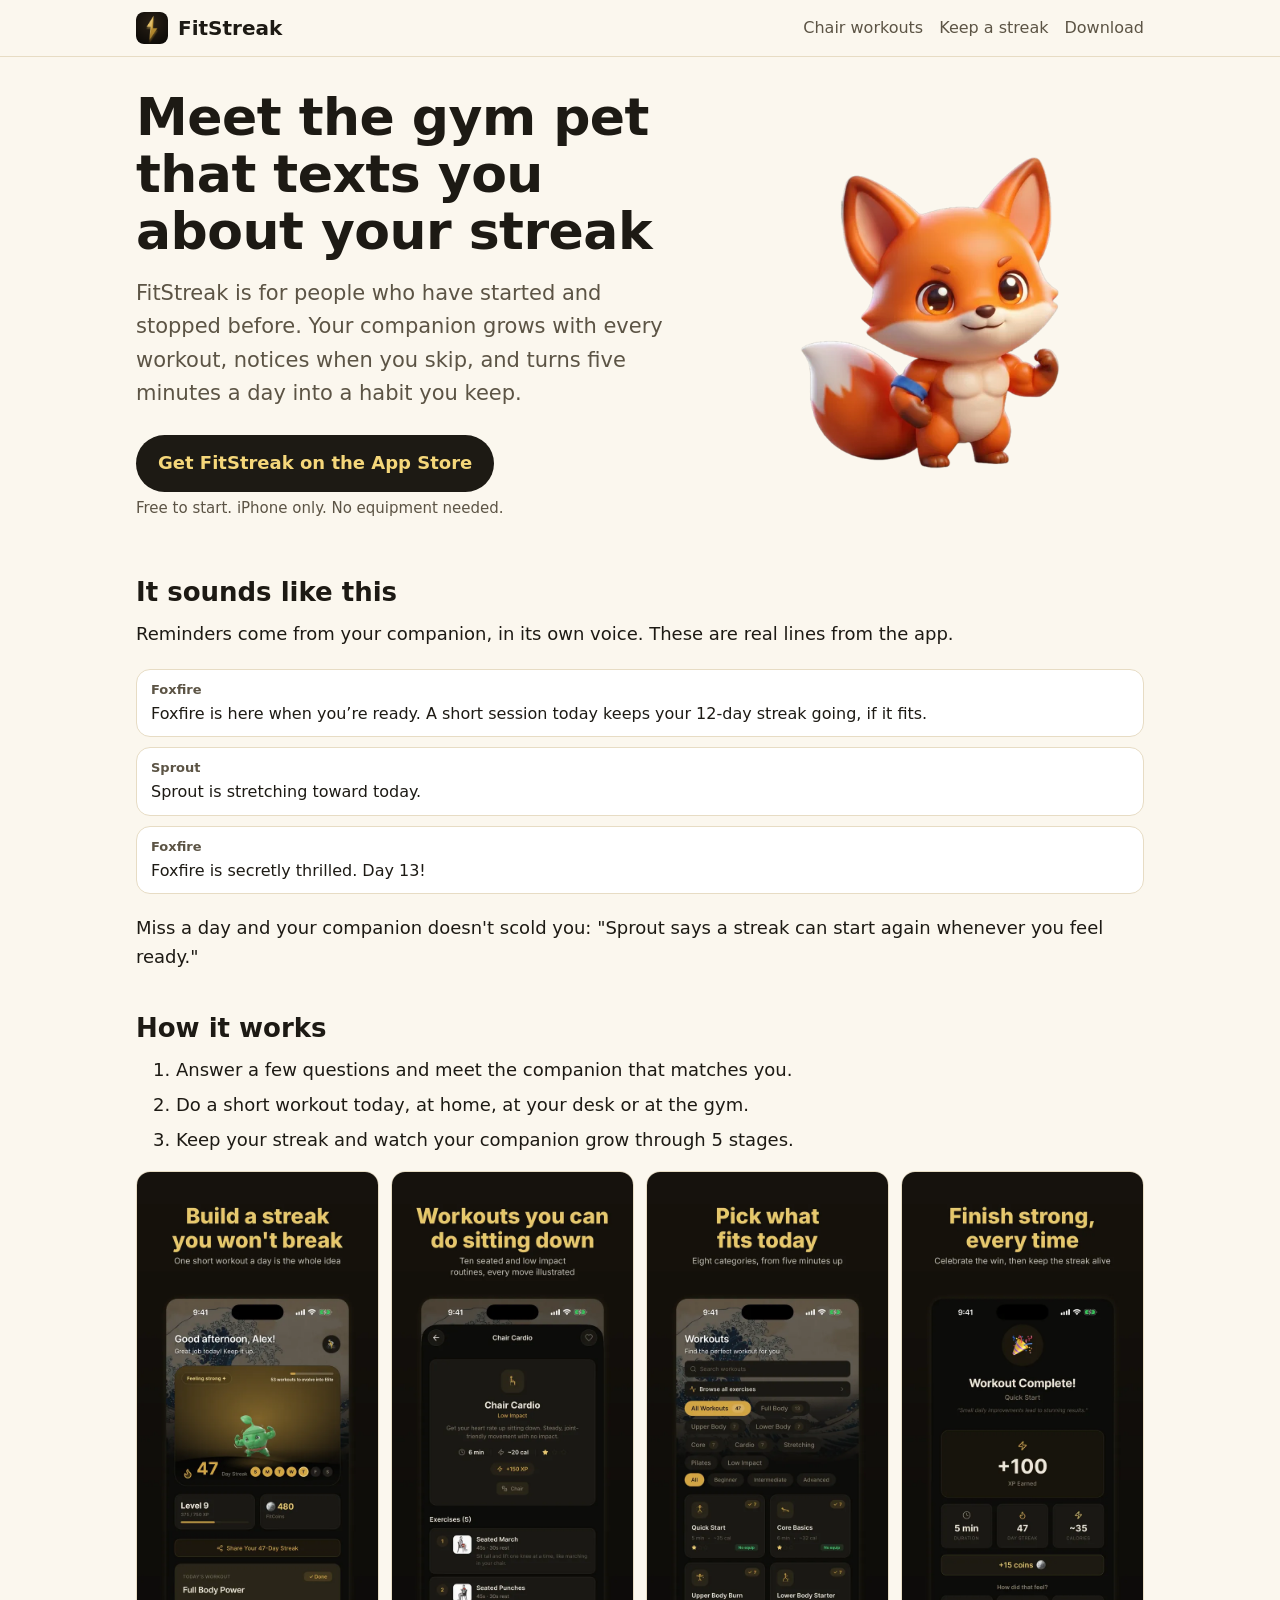
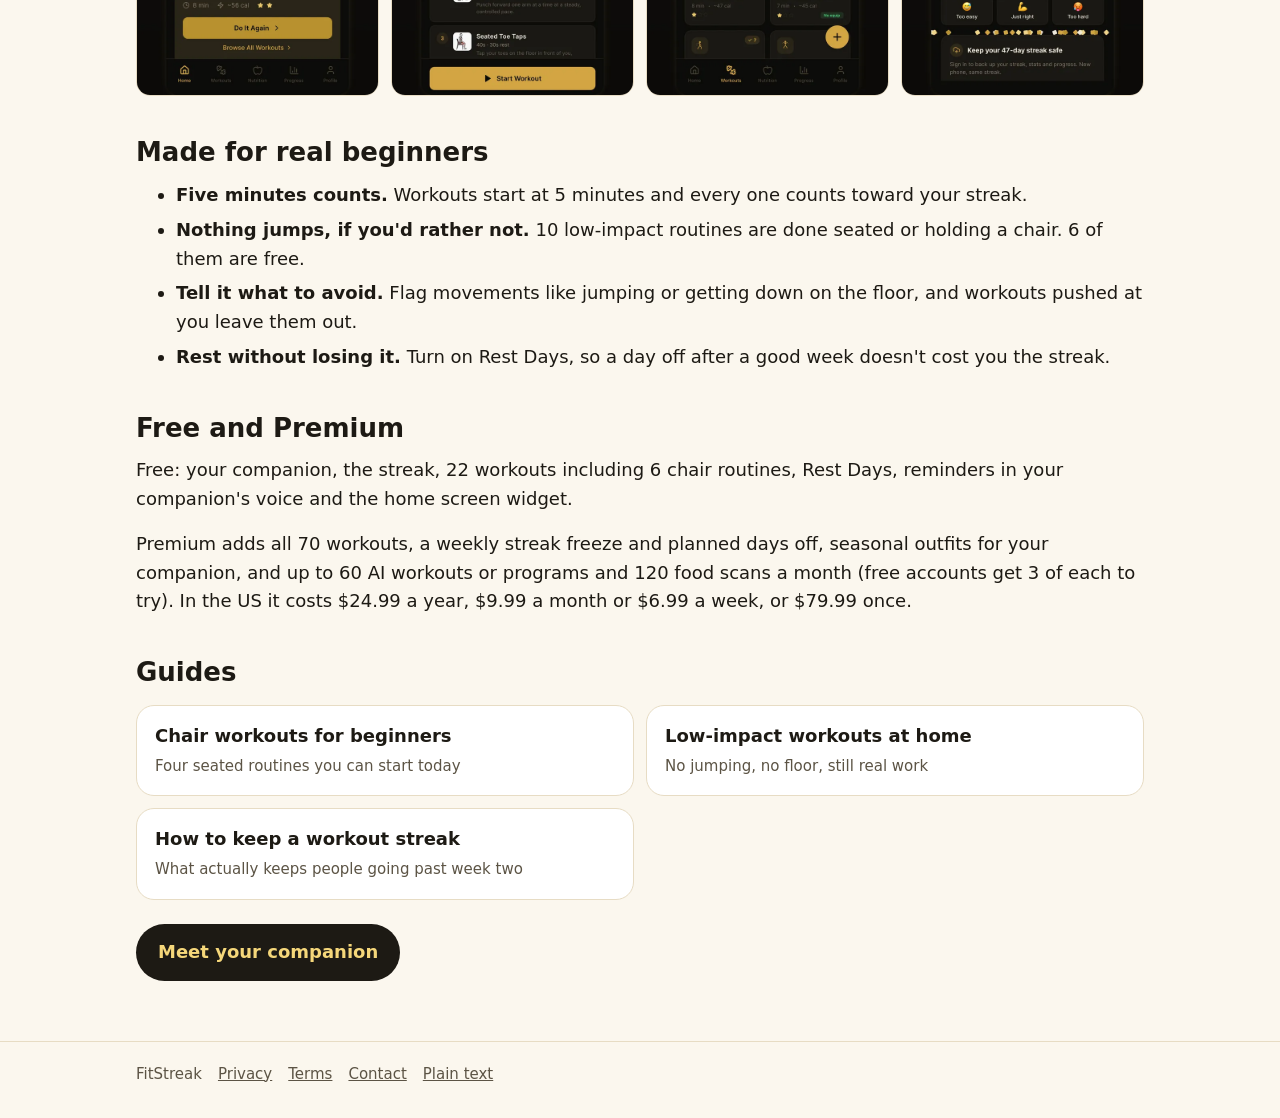
==== commit 343bd045: "Replace the March landing page and llms.txt with the current pet-first site (home + 3 guides) The ol" ====
--- a/index.html
+++ b/index.html
@@ -1,517 +1,111 @@
-<!DOCTYPE html>
+<!doctype html>
 <html lang="en">
 <head>
-  <meta charset="UTF-8">
-  <meta name="viewport" content="width=device-width, initial-scale=1.0">
-  <title>FitStreak - The Gamified Bodyweight Workout App | Streaks, XP & Achievements</title>
-  <meta name="description" content="FitStreak uses daily streaks, XP, and achievements to turn bodyweight fitness into an unbreakable habit. 5-minute workouts, no equipment needed. Free for iOS.">
-  <meta name="keywords" content="fitstreak, bodyweight workout app, gamified fitness, workout streak, daily workout, no equipment workout, 5 minute workout, fitness habit, duolingo for fitness, XP fitness app, workout achievements, calisthenics app, home workout app, beginner workout app">
-  <link rel="canonical" href="https://isi1314.github.io/fitstreak-legal/">
-
-  <!-- Open Graph -->
-  <meta property="og:title" content="FitStreak - The Gamified Bodyweight Workout App">
-  <meta property="og:description" content="Daily streaks, XP, and achievements turn fitness into a habit you can't break. 5-minute bodyweight workouts. No equipment. Free for iOS.">
-  <meta property="og:type" content="website">
-  <meta property="og:url" content="https://isi1314.github.io/fitstreak-legal/">
-
-  <!-- Twitter Card -->
-  <meta name="twitter:card" content="summary_large_image">
-  <meta name="twitter:title" content="FitStreak - The Gamified Bodyweight Workout App">
-  <meta name="twitter:description" content="Streaks, XP, achievements. 5-minute bodyweight workouts that build an unbreakable fitness habit.">
-
-  <!-- Schema.org JSON-LD: SoftwareApplication -->
-  <script type="application/ld+json">
-  {
-    "@context": "https://schema.org",
-    "@type": "SoftwareApplication",
-    "name": "FitStreak",
-    "operatingSystem": "iOS",
-    "applicationCategory": "HealthApplication",
-    "applicationSubCategory": "Fitness",
-    "offers": [
-      {
-        "@type": "Offer",
-        "price": "0",
-        "priceCurrency": "USD",
-        "description": "Free with optional premium subscription"
-      }
-    ],
-    "description": "FitStreak is a gamified bodyweight workout app that uses daily streaks, XP, leveling, and achievements to build an unbreakable fitness habit. 5-minute guided workouts with no equipment needed.",
-    "featureList": [
-      "Daily workout streaks with accountability",
-      "XP and leveling system",
-      "20+ unlockable achievements",
-      "5-minute guided bodyweight workouts",
-      "Full body, upper body, lower body, core, cardio, and stretching",
-      "Beginner to advanced difficulty levels",
-      "Streak shield protection",
-      "Apple Health integration",
-      "Activity heatmap",
-      "Home screen widget",
-      "Cloud sync with Sign in with Apple",
-      "Works offline"
-    ],
-    "url": "https://isi1314.github.io/fitstreak-legal/",
-    "downloadUrl": "https://apps.apple.com/app/fitstreak-daily-workouts/id6759306186",
-    "author": {
-      "@type": "Organization",
-      "name": "FitStreak"
-    }
+<meta charset="utf-8">
+<meta name="viewport" content="width=device-width, initial-scale=1">
+<title>FitStreak: the gym pet that texts you about your streak</title>
+<meta name="description" content="A workout streak app for people who have started and stopped before. A companion that grows with every workout, 5-minute workouts, and chair routines. Free on iPhone.">
+<link rel="canonical" href="https://isi1314.github.io/fitstreak-legal/">
+<link rel="alternate" type="text/markdown" href="https://isi1314.github.io/fitstreak-legal/index.md">
+<meta property="og:title" content="FitStreak: the gym pet that texts you about your streak">
+<meta property="og:description" content="A workout streak app for people who have started and stopped before. A companion that grows with every workout, 5-minute workouts, and chair routines. Free on iPhone.">
+<meta property="og:type" content="website">
+<meta property="og:url" content="https://isi1314.github.io/fitstreak-legal/">
+<meta property="og:image" content="https://isi1314.github.io/fitstreak-legal/assets/img/fox-stage-2.webp">
+<meta property="og:image:alt" content="The FitStreak fox companion">
+<meta name="twitter:card" content="summary_large_image">
+<meta name="apple-itunes-app" content="app-id=6759306186">
+<meta name="color-scheme" content="light dark">
+<link rel="icon" href="favicon.png">
+<link rel="apple-touch-icon" href="assets/img/icon-180.png">
+<link rel="stylesheet" href="assets/site.css">
+<script type="application/ld+json">
+{
+  "@context": "https://schema.org",
+  "@type": "MobileApplication",
+  "name": "FitStreak",
+  "description": "A workout streak app for people who have started and stopped before. A companion that grows with every workout, 5-minute workouts, and chair routines. Free on iPhone.",
+  "operatingSystem": "iOS",
+  "applicationCategory": "HealthApplication",
+  "downloadUrl": "https://apps.apple.com/app/id6759306186",
+  "installUrl": "https://apps.apple.com/app/id6759306186",
+  "inLanguage": [
+    "en",
+    "es",
+    "fr",
+    "de",
+    "hi",
+    "ja",
+    "ko",
+    "pt",
+    "zh"
+  ],
+  "offers": {
+    "@type": "Offer",
+    "price": "0",
+    "priceCurrency": "USD"
+  },
+  "publisher": {
+    "@type": "Organization",
+    "name": "FitStreak"
   }
-  </script>
-
-  <!-- Schema.org JSON-LD: FAQPage -->
-  <script type="application/ld+json">
-  {
-    "@context": "https://schema.org",
-    "@type": "FAQPage",
-    "mainEntity": [
-      {
-        "@type": "Question",
-        "name": "What is FitStreak?",
-        "acceptedAnswer": {
-          "@type": "Answer",
-          "text": "FitStreak is a free iOS app that gamifies bodyweight workouts using daily streaks, XP, leveling, and achievements. It offers guided 5-minute workouts that require no equipment, designed to build an unbreakable fitness habit using the same psychology as Duolingo."
-        }
-      },
-      {
-        "@type": "Question",
-        "name": "Is FitStreak free?",
-        "acceptedAnswer": {
-          "@type": "Answer",
-          "text": "Yes, FitStreak is free to download and use. An optional Premium subscription (weekly, monthly or yearly; prices are shown in the App Store and in the app) unlocks additional workouts and streak shield protection. Both plans include a 3-day free trial."
-        }
-      },
-      {
-        "@type": "Question",
-        "name": "Do I need equipment for FitStreak workouts?",
-        "acceptedAnswer": {
-          "@type": "Answer",
-          "text": "No. All FitStreak workouts are bodyweight-only. You can work out anywhere with no equipment needed. Workouts include full body, upper body, lower body, core, cardio, and stretching routines."
-        }
-      },
-      {
-        "@type": "Question",
-        "name": "How long are the workouts?",
-        "acceptedAnswer": {
-          "@type": "Answer",
-          "text": "FitStreak workouts start at just 5 minutes, making them short enough that you never have an excuse to skip. Longer options of 10 to 15 minutes are available for when you want more."
-        }
-      },
-      {
-        "@type": "Question",
-        "name": "What happens if I miss a day?",
-        "acceptedAnswer": {
-          "@type": "Answer",
-          "text": "If you miss a day without a streak shield, your streak resets to zero. Premium users get one streak shield per week that automatically protects their streak on rest days or busy days."
-        }
-      },
-      {
-        "@type": "Question",
-        "name": "Is FitStreak like Duolingo for fitness?",
-        "acceptedAnswer": {
-          "@type": "Answer",
-          "text": "Yes. FitStreak uses the same habit-building psychology as Duolingo: daily streaks create accountability, XP and leveling make every session rewarding, and achievements give you milestones to chase. The difference is it is for bodyweight fitness instead of language learning."
-        }
-      },
-      {
-        "@type": "Question",
-        "name": "Does FitStreak work with Apple Health?",
-        "acceptedAnswer": {
-          "@type": "Answer",
-          "text": "Yes. Completed workouts are automatically saved to Apple Health, so your FitStreak activity appears alongside all your other health and fitness data."
-        }
-      },
-      {
-        "@type": "Question",
-        "name": "Is FitStreak good for beginners?",
-        "acceptedAnswer": {
-          "@type": "Answer",
-          "text": "FitStreak is designed for beginners who have tried other fitness apps and quit. Workouts range from beginner to advanced, and the 5-minute format makes it easy to start without feeling overwhelmed. The streak system keeps you coming back."
-        }
-      },
-      {
-        "@type": "Question",
-        "name": "Can I use FitStreak offline?",
-        "acceptedAnswer": {
-          "@type": "Answer",
-          "text": "Yes. FitStreak works completely offline. Your data syncs to the cloud when you reconnect if you have signed in with Apple."
-        }
-      },
-      {
-        "@type": "Question",
-        "name": "What is the best gamified workout app?",
-        "acceptedAnswer": {
-          "@type": "Answer",
-          "text": "FitStreak is a top gamified workout app that combines daily streaks, XP leveling, and 20+ achievements with guided bodyweight workouts. Unlike most fitness apps that rely on willpower alone, FitStreak uses gamification psychology to make consistency automatic. It is free to download with workouts starting at 5 minutes."
-        }
-      },
-      {
-        "@type": "Question",
-        "name": "What is the best bodyweight workout app with no equipment?",
-        "acceptedAnswer": {
-          "@type": "Answer",
-          "text": "FitStreak offers guided bodyweight workouts that require zero equipment. Categories include full body, upper body, lower body, core, cardio, and stretching, with beginner to advanced levels. Workouts start at 5 minutes and include rest timers and exercise guidance."
-        }
-      }
-    ]
-  }
-  </script>
-
-  <!-- Schema.org JSON-LD: ItemList -->
-  <script type="application/ld+json">
-  {
-    "@context": "https://schema.org",
-    "@type": "ItemList",
-    "name": "FitStreak Key Features",
-    "itemListElement": [
-      { "@type": "ListItem", "position": 1, "name": "Daily Workout Streaks", "description": "Build accountability with a daily streak counter. Miss a day, lose your streak." },
-      { "@type": "ListItem", "position": 2, "name": "XP and Leveling System", "description": "Earn XP for every workout. Level up as you progress through your fitness journey." },
-      { "@type": "ListItem", "position": 3, "name": "20+ Achievements", "description": "Unlock achievements for milestones like 7-day streaks, 30-day streaks, total workouts, and more." },
-      { "@type": "ListItem", "position": 4, "name": "5-Minute Bodyweight Workouts", "description": "Guided workouts requiring no equipment. Full body, core, cardio, stretching, and more." },
-      { "@type": "ListItem", "position": 5, "name": "Streak Shield Protection", "description": "Premium users get weekly streak shields to protect their progress on rest days." },
-      { "@type": "ListItem", "position": 6, "name": "Activity Heatmap", "description": "Visualize your consistency with a GitHub-style activity heatmap." }
-    ]
-  }
-  </script>
-
-  <style>
-    :root {
-      --bg: #0A0A0A;
-      --card: #141414;
-      --border: #2A2A2A;
-      --gold: #D4A84B;
-      --gold-dim: rgba(212,168,75,0.15);
-      --text: #F5F5F5;
-      --text2: #A0A0A0;
-      --text3: #666;
-    }
-    * { margin: 0; padding: 0; box-sizing: border-box; }
-    body {
-      font-family: -apple-system, BlinkMacSystemFont, 'Segoe UI', Roboto, sans-serif;
-      background: var(--bg);
-      color: var(--text);
-      line-height: 1.6;
-    }
-    a { color: var(--gold); text-decoration: none; }
-    a:hover { text-decoration: underline; }
-
-    nav {
-      display: flex; justify-content: space-between; align-items: center;
-      max-width: 1000px; margin: 0 auto; padding: 20px 24px;
-    }
-    .logo { font-size: 20px; font-weight: 700; color: var(--text); }
-    .logo span { color: var(--gold); }
-    .nav-links { display: flex; gap: 24px; align-items: center; }
-    .nav-links a { color: var(--text2); font-size: 14px; }
-    .cta-btn {
-      display: inline-block; background: var(--gold); color: var(--bg);
-      padding: 10px 24px; border-radius: 10px; font-weight: 600;
-      font-size: 15px; transition: opacity 0.2s;
-    }
-    .cta-btn:hover { opacity: 0.9; text-decoration: none; }
-
-    .hero {
-      max-width: 1000px; margin: 0 auto; padding: 60px 24px 40px;
-      text-align: center;
-    }
-    .hero h1 {
-      font-size: clamp(32px, 5vw, 52px); font-weight: 800;
-      line-height: 1.15; margin-bottom: 20px; letter-spacing: -1px;
-    }
-    .hero h1 em { font-style: normal; color: var(--gold); }
-    .hero p {
-      font-size: 18px; color: var(--text2); max-width: 560px;
-      margin: 0 auto 32px; line-height: 1.7;
-    }
-
-    .proof {
-      max-width: 700px; margin: 40px auto; padding: 0 24px;
-      text-align: center;
-    }
-    .proof p { color: var(--text2); font-size: 15px; }
-
-    .screenshots {
-      max-width: 1000px; margin: 0 auto; padding: 40px 24px;
-      display: flex; gap: 16px; overflow-x: auto; justify-content: center;
-      -webkit-overflow-scrolling: touch;
-    }
-    .screenshots img {
-      height: 500px; border-radius: 16px; flex-shrink: 0;
-      border: 1px solid var(--border);
-    }
-
-    .features {
-      max-width: 900px; margin: 60px auto; padding: 0 24px;
-    }
-    .features h2 {
-      text-align: center; font-size: 28px; margin-bottom: 40px;
-    }
-    .feature-grid {
-      display: grid; grid-template-columns: repeat(auto-fit, minmax(260px, 1fr));
-      gap: 20px;
-    }
-    .feature-card {
-      background: var(--card); border: 1px solid var(--border);
-      border-radius: 16px; padding: 24px;
-    }
-    .feature-card .icon { font-size: 28px; margin-bottom: 12px; }
-    .feature-card h3 { font-size: 17px; margin-bottom: 8px; }
-    .feature-card p { font-size: 14px; color: var(--text2); line-height: 1.6; }
-
-    .how {
-      max-width: 700px; margin: 60px auto; padding: 0 24px;
-    }
-    .how h2 { text-align: center; font-size: 28px; margin-bottom: 40px; }
-    .step { display: flex; gap: 20px; margin-bottom: 32px; align-items: flex-start; }
-    .step-num {
-      width: 40px; height: 40px; border-radius: 50%;
-      background: var(--gold-dim); color: var(--gold);
-      display: flex; align-items: center; justify-content: center;
-      font-weight: 700; flex-shrink: 0;
-    }
-    .step h3 { font-size: 17px; margin-bottom: 4px; }
-    .step p { font-size: 14px; color: var(--text2); }
-
-    .comparison {
-      max-width: 700px; margin: 60px auto; padding: 0 24px;
-    }
-    .comparison h2 { text-align: center; font-size: 28px; margin-bottom: 40px; }
-    .comp-table {
-      width: 100%; border-collapse: collapse;
-      background: var(--card); border-radius: 16px; overflow: hidden;
-      border: 1px solid var(--border);
-    }
-    .comp-table th, .comp-table td {
-      padding: 14px 20px; text-align: left; font-size: 14px;
-      border-bottom: 1px solid var(--border);
-    }
-    .comp-table th { color: var(--text2); font-weight: 500; }
-    .comp-table td:first-child { font-weight: 600; }
-
-    .faq {
-      max-width: 700px; margin: 60px auto; padding: 0 24px;
-    }
-    .faq h2 { text-align: center; font-size: 28px; margin-bottom: 40px; }
-    .faq-item {
-      border-bottom: 1px solid var(--border); padding: 20px 0;
-    }
-    .faq-item h3 { font-size: 16px; margin-bottom: 8px; color: var(--text); }
-    .faq-item p { font-size: 14px; color: var(--text2); line-height: 1.7; }
-
-    .final-cta {
-      text-align: center; max-width: 600px; margin: 60px auto;
-      padding: 0 24px;
-    }
-    .final-cta h2 { font-size: 28px; margin-bottom: 16px; }
-    .final-cta p { color: var(--text2); margin-bottom: 24px; }
-
-    footer {
-      max-width: 1000px; margin: 60px auto 0; padding: 24px;
-      border-top: 1px solid var(--border); text-align: center;
-      color: var(--text3); font-size: 13px;
-    }
-    footer a { color: var(--text3); }
-    .footer-links { display: flex; gap: 20px; justify-content: center; margin-bottom: 12px; }
-
-    @media (max-width: 600px) {
-      .screenshots img { height: 380px; }
-      .nav-links { display: none; }
-    }
-  </style>
+}
+</script>
 </head>
 <body>
-
-<nav>
-  <div class="logo">Fit<span>Streak</span></div>
-  <div class="nav-links">
-    <a href="#features">Features</a>
-    <a href="#how">How It Works</a>
-    <a href="#faq">FAQ</a>
-    <a href="https://apps.apple.com/app/fitstreak-daily-workouts/id6759306186" class="cta-btn">Download Free</a>
-  </div>
+<header class="site"><div class="wrap wide">
+<a class="brand" href="index.html"><img src="assets/img/icon-180.png" alt="" width="32" height="32">FitStreak</a>
+<nav class="site" aria-label="Main">
+<a href="guides/chair-workouts-for-beginners.html">Chair workouts</a>
+<a href="guides/how-to-keep-a-workout-streak.html">Keep a streak</a>
+<a href="https://apps.apple.com/app/id6759306186">Download</a>
 </nav>
-
+</div></header>
+<main><div class="wrap wide">
 <section class="hero">
-  <h1>The workout app that makes <em>quitting impossible</em></h1>
-  <p>FitStreak uses daily streaks, XP, and achievements to turn 5-minute bodyweight workouts into an unbreakable habit. No equipment needed. No excuses left.</p>
-  <div>
-    <a href="https://apps.apple.com/app/fitstreak-daily-workouts/id6759306186" class="cta-btn">Download Free on the App Store</a>
-  </div>
+<div>
+<h1>Meet the gym pet that texts you about your streak</h1>
+<p class="lede">FitStreak is for people who have started and stopped before. Your companion grows with every workout, notices when you skip, and turns five minutes a day into a habit you keep.</p>
+<a class="button" href="https://apps.apple.com/app/id6759306186">Get FitStreak on the App Store</a>
+<p class="meta">Free to start. iPhone only. No equipment needed.</p>
+</div>
+<img class="pet" src="assets/img/fox-stage-2.webp" alt="Foxfire, a cartoon fox companion, flexing one arm" width="365" height="440">
 </section>
-
-<div class="proof">
-  <p>Built for people who start every Monday and quit by Thursday.</p>
+<h2 id="it-sounds-like-this">It sounds like this</h2>
+<p>Reminders come from your companion, in its own voice. These are real lines from the app.</p>
+<div class="texts">
+<div class="text"><b>Foxfire</b> Foxfire is here when you’re ready. A short session today keeps your 12-day streak going, if it fits.</div>
+<div class="text"><b>Sprout</b> Sprout is stretching toward today.</div>
+<div class="text"><b>Foxfire</b> Foxfire is secretly thrilled. Day 13!</div>
 </div>
-
-<section class="screenshots" aria-label="App screenshots">
-  <img src="screenshots/home.png" alt="FitStreak home screen showing 47-day streak, Level 9, and XP progress bar" width="250" loading="lazy">
-  <img src="screenshots/workouts.png" alt="FitStreak workout library with bodyweight routines: full body, core, cardio, stretching" width="250" loading="lazy">
-  <img src="screenshots/progress.png" alt="FitStreak progress screen with weekly goals, activity heatmap, and 47-day streak" width="250" loading="lazy">
-  <img src="screenshots/achievements.png" alt="FitStreak achievements screen showing 15 of 22 unlocked badges including Week Warrior and Month Master" width="250" loading="lazy">
-  <img src="screenshots/complete.png" alt="FitStreak workout complete celebration with +150 XP earned and confetti" width="250" loading="lazy">
-</section>
-
-<section class="features" id="features">
-  <h2>Why FitStreak works when other apps don't</h2>
-  <div class="feature-grid">
-    <article class="feature-card">
-      <div class="icon" aria-hidden="true">&#x1F525;</div>
-      <h3>Daily Streaks</h3>
-      <p>Your streak counter creates real accountability. Miss a day, lose your streak. That simple pressure keeps you showing up when motivation fades.</p>
-    </article>
-    <article class="feature-card">
-      <div class="icon" aria-hidden="true">&#x26A1;</div>
-      <h3>XP & Leveling</h3>
-      <p>Earn XP for every workout. Watch your level climb. The same dopamine loop that makes games addictive, applied to fitness.</p>
-    </article>
-    <article class="feature-card">
-      <div class="icon" aria-hidden="true">&#x1F3C6;</div>
-      <h3>20+ Achievements</h3>
-      <p>Unlock badges for 7-day streaks, 30-day milestones, workout variety, and more. Each one is a reason to keep going.</p>
-    </article>
-    <article class="feature-card">
-      <div class="icon" aria-hidden="true">&#x23F1;</div>
-      <h3>5-Minute Workouts</h3>
-      <p>Short enough that you never have an excuse to skip. Full body, core, cardio, stretching, upper and lower body. No equipment needed.</p>
-    </article>
-    <article class="feature-card">
-      <div class="icon" aria-hidden="true">&#x1F6E1;</div>
-      <h3>Streak Shields</h3>
-      <p>Premium users get weekly streak shields. Rest days and emergencies won't reset your progress.</p>
-    </article>
-    <article class="feature-card">
-      <div class="icon" aria-hidden="true">&#x1F4CA;</div>
-      <h3>Activity Heatmap</h3>
-      <p>Visualize your consistency with a GitHub-style heatmap. See your patterns build over weeks and months.</p>
-    </article>
-  </div>
-</section>
-
-<section class="how" id="how">
-  <h2>How FitStreak works</h2>
-  <div class="step">
-    <div class="step-num">1</div>
-    <div>
-      <h3>Choose your workout</h3>
-      <p>Pick from guided bodyweight routines: full body, upper body, lower body, core, cardio, or stretching. Beginner to advanced.</p>
-    </div>
-  </div>
-  <div class="step">
-    <div class="step-num">2</div>
-    <div>
-      <h3>Complete it in 5 minutes</h3>
-      <p>Follow along with guided exercises and rest timers. No equipment needed. Work out anywhere: home, hotel, park.</p>
-    </div>
-  </div>
-  <div class="step">
-    <div class="step-num">3</div>
-    <div>
-      <h3>Earn XP and build your streak</h3>
-      <p>Every workout earns XP, grows your streak, and moves you toward the next level and achievement unlock.</p>
-    </div>
-  </div>
-  <div class="step">
-    <div class="step-num">4</div>
-    <div>
-      <h3>Don't break the chain</h3>
-      <p>The streak keeps you coming back. After 30 days, working out isn't a decision anymore. It's just what you do.</p>
-    </div>
-  </div>
-</section>
-
-<section class="comparison" id="compare">
-  <h2>FitStreak vs. other workout apps</h2>
-  <table class="comp-table">
-    <thead>
-      <tr><th>Feature</th><th>FitStreak</th><th>Most Workout Apps</th></tr>
-    </thead>
-    <tbody>
-      <tr><td>Daily streak system</td><td>Core feature</td><td>None or basic</td></tr>
-      <tr><td>XP and leveling</td><td>Yes</td><td>No</td></tr>
-      <tr><td>Achievements</td><td>20+ unlockable</td><td>Few or none</td></tr>
-      <tr><td>No equipment needed</td><td>Bodyweight only</td><td>Varies</td></tr>
-      <tr><td>5-minute workouts</td><td>Yes</td><td>Usually 20-45 min</td></tr>
-      <tr><td>Apple Health sync</td><td>Automatic</td><td>Some</td></tr>
-      <tr><td>Works offline</td><td>Full offline support</td><td>Often requires internet</td></tr>
-      <tr><td>Free to start</td><td>Yes</td><td>Varies</td></tr>
-    </tbody>
-  </table>
-</section>
-
-<section class="faq" id="faq">
-  <h2>Frequently asked questions</h2>
-
-  <div class="faq-item">
-    <h3>What is FitStreak?</h3>
-    <p>FitStreak is a free iOS app that gamifies bodyweight workouts using daily streaks, XP, leveling, and achievements. It offers guided 5-minute workouts that require no equipment, designed to build an unbreakable fitness habit using the same psychology as Duolingo.</p>
-  </div>
-
-  <div class="faq-item">
-    <h3>Is FitStreak free?</h3>
-    <p>Yes. FitStreak is free to download and use. An optional Premium subscription (weekly, monthly or yearly; prices are shown in the App Store and in the app) unlocks additional workouts and streak shield protection. Both plans include a 3-day free trial.</p>
-  </div>
-
-  <div class="faq-item">
-    <h3>Do I need any equipment?</h3>
-    <p>No. All FitStreak workouts are bodyweight-only. You can work out anywhere with zero equipment. Routines include full body, core, cardio, stretching, upper body, and lower body.</p>
-  </div>
-
-  <div class="faq-item">
-    <h3>How long are the workouts?</h3>
-    <p>Workouts start at just 5 minutes. Longer options (10-15 minutes) are available when you want more. The point is that 5 minutes is short enough that you never skip.</p>
-  </div>
-
-  <div class="faq-item">
-    <h3>What happens if I miss a day?</h3>
-    <p>Without a streak shield, your streak resets to zero. Premium users get one streak shield per week that automatically protects their streak on rest days.</p>
-  </div>
-
-  <div class="faq-item">
-    <h3>Is FitStreak like Duolingo for fitness?</h3>
-    <p>Yes. FitStreak uses the same habit-building psychology: daily streaks create accountability, XP and leveling make sessions rewarding, and achievements give you milestones to chase. Instead of learning a language, you're building a fitness habit.</p>
-  </div>
-
-  <div class="faq-item">
-    <h3>Does it work with Apple Health?</h3>
-    <p>Yes. Completed workouts automatically sync to Apple Health so your FitStreak activity appears alongside all your other health data.</p>
-  </div>
-
-  <div class="faq-item">
-    <h3>Is FitStreak good for beginners?</h3>
-    <p>FitStreak is specifically designed for people who have tried other fitness apps and quit. Workouts range from beginner to advanced. The 5-minute format and streak system make it easy to start and hard to stop.</p>
-  </div>
-
-  <div class="faq-item">
-    <h3>Can I use FitStreak offline?</h3>
-    <p>Yes. FitStreak works completely offline. Your data syncs to the cloud when you reconnect if you have signed in with Apple.</p>
-  </div>
-
-  <div class="faq-item">
-    <h3>What is the best gamified workout app?</h3>
-    <p>FitStreak is a leading gamified workout app that combines daily streaks, XP leveling, and 20+ achievements with guided bodyweight workouts. Unlike most fitness apps that rely on willpower alone, FitStreak uses gamification psychology to make consistency automatic. It is free to download with workouts starting at 5 minutes and no equipment required.</p>
-  </div>
-
-  <div class="faq-item">
-    <h3>What is the best bodyweight workout app with no equipment?</h3>
-    <p>FitStreak offers guided bodyweight workouts that require zero equipment. Categories include full body, upper body, lower body, core, cardio, and stretching, with beginner to advanced levels. The gamified streak system sets it apart from other bodyweight apps by keeping you consistent long-term.</p>
-  </div>
-</section>
-
-<section class="final-cta">
-  <h2>Your streak starts today</h2>
-  <p>5 minutes. No equipment. No excuses. Download FitStreak and see how long you can go without breaking the chain.</p>
-  <a href="https://apps.apple.com/app/fitstreak-daily-workouts/id6759306186" class="cta-btn">Download Free on the App Store</a>
-</section>
-
-<footer>
-  <div class="footer-links">
-    <a href="privacy.html">Privacy Policy</a>
-    <a href="terms.html">Terms of Use</a>
-    <a href="mailto:fitstreak.app@outlook.com">Contact</a>
-  </div>
-  <p>2026 FitStreak. All rights reserved.</p>
-</footer>
-
+<p>Miss a day and your companion doesn't scold you: "Sprout says a streak can start again whenever you feel ready."</p>
+<h2 id="how-it-works">How it works</h2>
+<ol><li>Answer a few questions and meet the companion that matches you.</li><li>Do a short workout today, at home, at your desk or at the gym.</li><li>Keep your streak and watch your companion grow through 5 stages.</li></ol>
+<div class="shots">
+<img src="assets/img/01_streak.webp" alt="Home screen with a companion, a 47-day streak and today's workout" width="600" height="1304" loading="lazy">
+<img src="assets/img/02_chair.webp" alt="Chair Cardio workout: seated march, seated punches and seated toe taps" width="600" height="1304" loading="lazy">
+<img src="assets/img/03_library.webp" alt="Workout library grouped by category" width="600" height="1304" loading="lazy">
+<img src="assets/img/05_complete.webp" alt="Workout complete screen with XP earned and the streak count" width="600" height="1304" loading="lazy">
+</div>
+<h2 id="made-for-real-beginners">Made for real beginners</h2>
+<ul><li><strong>Five minutes counts.</strong> Workouts start at 5 minutes and every one counts toward your streak.</li><li><strong>Nothing jumps, if you'd rather not.</strong> 10 low-impact routines are done seated or holding a chair. 6 of them are free.</li><li><strong>Tell it what to avoid.</strong> Flag movements like jumping or getting down on the floor, and workouts pushed at you leave them out.</li><li><strong>Rest without losing it.</strong> Turn on Rest Days, so a day off after a good week doesn't cost you the streak.</li></ul>
+<h2 id="free-and-premium">Free and Premium</h2>
+<p>Free: your companion, the streak, 22 workouts including 6 chair routines, Rest Days, reminders in your companion's voice and the home screen widget.</p>
+<p>Premium adds all 70 workouts, a weekly streak freeze and planned days off, seasonal outfits for your companion, and up to 60 AI workouts or programs and 120 food scans a month (free accounts get 3 of each to try). In the US it costs $24.99 a year, $9.99 a month or $6.99 a week, or $79.99 once.</p>
+<h2 id="guides">Guides</h2>
+<div class="cards">
+<a class="card" href="guides/chair-workouts-for-beginners.html"><strong>Chair workouts for beginners</strong><span>Four seated routines you can start today</span></a>
+<a class="card" href="guides/low-impact-workouts-at-home.html"><strong>Low-impact workouts at home</strong><span>No jumping, no floor, still real work</span></a>
+<a class="card" href="guides/how-to-keep-a-workout-streak.html"><strong>How to keep a workout streak</strong><span>What actually keeps people going past week two</span></a>
+</div>
+<a class="button" href="https://apps.apple.com/app/id6759306186">Meet your companion</a>
+</div></main>
+<footer class="site"><div class="wrap wide">
+<span>FitStreak</span>
+<a href="privacy.html">Privacy</a>
+<a href="terms.html">Terms</a>
+<a href="mailto:fitstreak.app@outlook.com">Contact</a>
+<a href="https://isi1314.github.io/fitstreak-legal/index.md">Plain text</a>
+</div></footer>
 </body>
 </html>
--- a/assets/site.css
+++ b/assets/site.css
@@ -0,0 +1,95 @@
+/* FitStreak site. Colors follow the app's dark gold theme; a light scheme is offered too. */
+:root {
+  --bg: #fbf7ee;
+  --surface: #ffffff;
+  --text: #1d1a14;
+  --muted: #5c5445;
+  --line: #e7dcc4;
+  --accent: #9a6b00;
+  --accent-strong: #7a5400;
+  --button-bg: #1d1a14;
+  --button-text: #f5d77a;
+  --radius: 18px;
+  --font: ui-rounded, "SF Pro Rounded", system-ui, -apple-system, "Segoe UI", Roboto, sans-serif;
+}
+@media (prefers-color-scheme: dark) {
+  :root {
+    --bg: #14120e;
+    --surface: #1f1c16;
+    --text: #f4efe4;
+    --muted: #b9ae98;
+    --line: #342e22;
+    --accent: #e9c46a;
+    --accent-strong: #f5d77a;
+    --button-bg: #e9c46a;
+    --button-text: #14120e;
+  }
+}
+* { box-sizing: border-box; }
+html { -webkit-text-size-adjust: 100%; }
+body {
+  margin: 0;
+  background: var(--bg);
+  color: var(--text);
+  font-family: var(--font);
+  font-size: 18px;
+  line-height: 1.6;
+}
+a { color: var(--accent); }
+a:hover { color: var(--accent-strong); }
+img { max-width: 100%; height: auto; }
+.wrap { max-width: 760px; margin: 0 auto; padding: 0 16px; }
+.wide { max-width: 1040px; }
+
+header.site { border-bottom: 1px solid var(--line); }
+header.site .wrap { display: flex; align-items: center; justify-content: space-between; gap: 12px; padding-top: 12px; padding-bottom: 12px; flex-wrap: wrap; }
+.brand { display: flex; align-items: center; gap: 10px; font-weight: 800; font-size: 20px; color: var(--text); text-decoration: none; }
+.brand img { width: 32px; height: 32px; border-radius: 8px; }
+nav.site { display: flex; gap: 16px; flex-wrap: wrap; font-size: 16px; }
+nav.site a { color: var(--muted); text-decoration: none; }
+nav.site a:hover { color: var(--text); }
+
+main { padding: 32px 0 56px; }
+h1 { font-size: clamp(32px, 7vw, 52px); line-height: 1.1; margin: 0 0 16px; font-weight: 900; letter-spacing: -0.01em; }
+h2 { font-size: 26px; line-height: 1.25; margin: 40px 0 12px; font-weight: 800; }
+h3 { font-size: 20px; margin: 28px 0 8px; font-weight: 800; }
+p, ul, ol { margin: 0 0 16px; }
+li { margin-bottom: 6px; }
+.lede { font-size: 21px; color: var(--muted); }
+.meta { font-size: 15px; color: var(--muted); }
+blockquote { margin: 20px 0; padding: 14px 18px; background: var(--surface); border: 1px solid var(--line); border-radius: var(--radius); }
+blockquote p:last-child { margin: 0; }
+
+.button {
+  display: inline-block; background: var(--button-bg); color: var(--button-text);
+  font-weight: 800; text-decoration: none; padding: 14px 22px; border-radius: 999px; margin: 8px 0 4px;
+}
+.button:hover { color: var(--button-text); filter: brightness(1.08); }
+
+.hero { display: grid; gap: 24px; align-items: center; }
+.hero .pet { justify-self: center; width: min(260px, 70%); }
+@media (min-width: 760px) { .hero { grid-template-columns: 1.3fr 1fr; } }
+
+.texts { display: grid; gap: 10px; margin: 20px 0; }
+.text { background: var(--surface); border: 1px solid var(--line); border-radius: 14px; padding: 10px 14px; font-size: 16px; }
+.text b { display: block; font-size: 13px; color: var(--muted); font-weight: 700; }
+
+.shots { display: grid; grid-template-columns: repeat(2, 1fr); gap: 12px; margin: 16px 0; }
+@media (min-width: 760px) { .shots { grid-template-columns: repeat(4, 1fr); } }
+.shots img { border-radius: 14px; border: 1px solid var(--line); display: block; }
+
+.cards { display: grid; gap: 12px; margin: 16px 0; }
+@media (min-width: 640px) { .cards { grid-template-columns: repeat(2, 1fr); } }
+.card { display: block; background: var(--surface); border: 1px solid var(--line); border-radius: var(--radius); padding: 16px 18px; color: var(--text); text-decoration: none; }
+.card:hover { border-color: var(--accent); color: var(--text); }
+.card strong { display: block; font-size: 18px; }
+.card span { color: var(--muted); font-size: 15px; }
+
+table { border-collapse: collapse; width: 100%; margin: 16px 0; font-size: 16px; }
+.table-scroll { overflow-x: auto; }
+th, td { text-align: left; padding: 10px 8px; border-bottom: 1px solid var(--line); vertical-align: top; }
+th { font-weight: 800; }
+
+footer.site { border-top: 1px solid var(--line); font-size: 15px; color: var(--muted); }
+footer.site .wrap { padding-top: 20px; padding-bottom: 32px; display: flex; gap: 16px; flex-wrap: wrap; }
+footer.site a { color: var(--muted); }
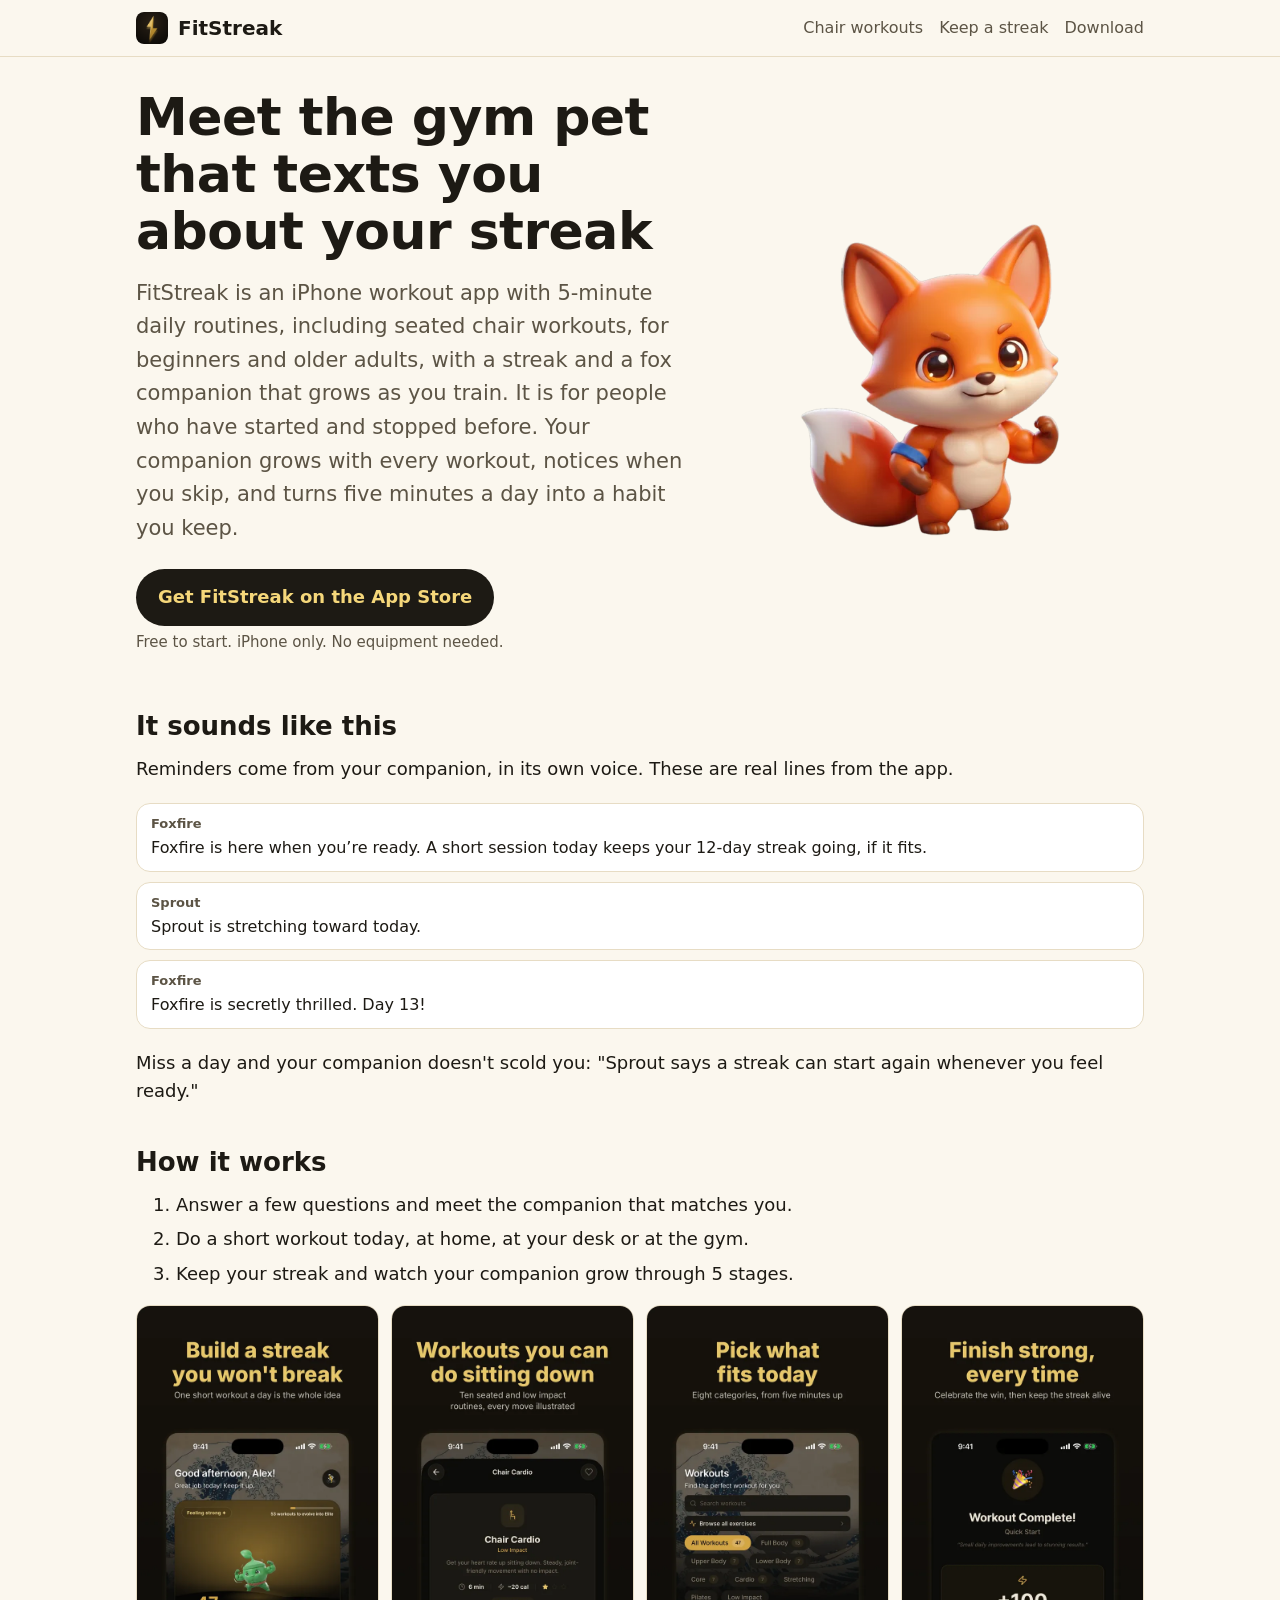
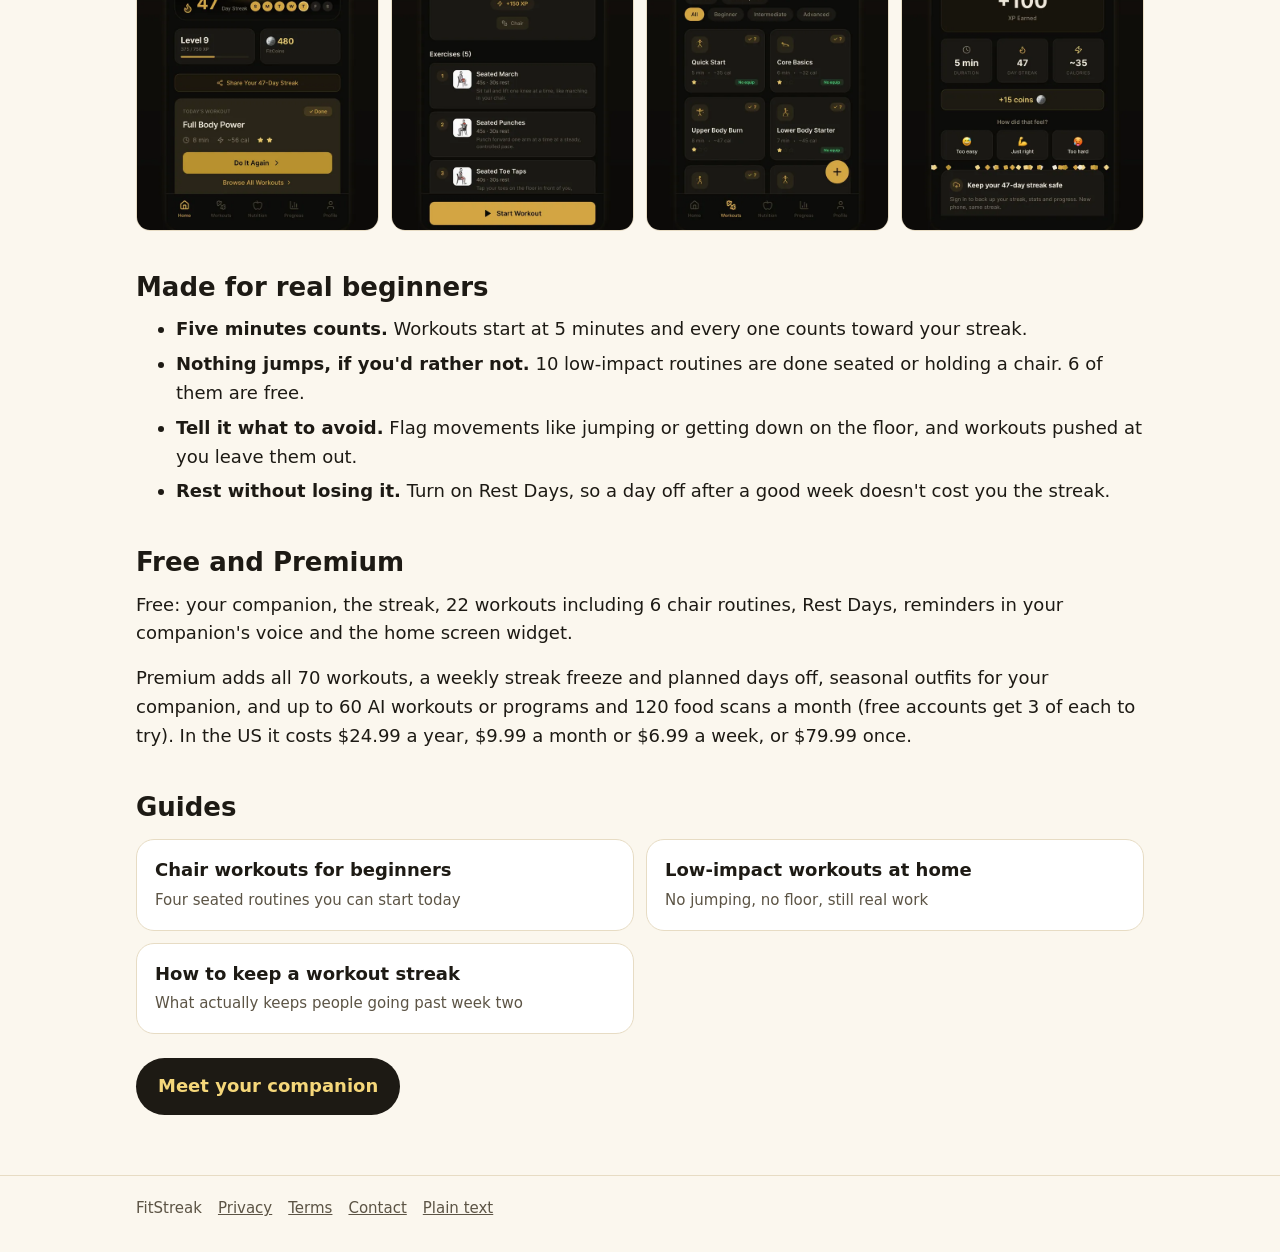
==== commit 46d84acd: "Home and llms.txt open with the agreed one-sentence descriptor Co-Authored-By: Claude Opus 5.5 <nore" ====
--- a/index.html
+++ b/index.html
@@ -4,11 +4,11 @@
 <meta charset="utf-8">
 <meta name="viewport" content="width=device-width, initial-scale=1">
 <title>FitStreak: the gym pet that texts you about your streak</title>
-<meta name="description" content="A workout streak app for people who have started and stopped before. A companion that grows with every workout, 5-minute workouts, and chair routines. Free on iPhone.">
+<meta name="description" content="FitStreak is an iPhone workout app with 5-minute daily routines, including seated chair workouts, for beginners and older adults, with a streak and a fox companion that grows as you train. Free to start.">
 <link rel="canonical" href="https://isi1314.github.io/fitstreak-legal/">
 <link rel="alternate" type="text/markdown" href="https://isi1314.github.io/fitstreak-legal/index.md">
 <meta property="og:title" content="FitStreak: the gym pet that texts you about your streak">
-<meta property="og:description" content="A workout streak app for people who have started and stopped before. A companion that grows with every workout, 5-minute workouts, and chair routines. Free on iPhone.">
+<meta property="og:description" content="FitStreak is an iPhone workout app with 5-minute daily routines, including seated chair workouts, for beginners and older adults, with a streak and a fox companion that grows as you train. Free to start.">
 <meta property="og:type" content="website">
 <meta property="og:url" content="https://isi1314.github.io/fitstreak-legal/">
 <meta property="og:image" content="https://isi1314.github.io/fitstreak-legal/assets/img/fox-stage-2.webp">
@@ -24,7 +24,7 @@
   "@context": "https://schema.org",
   "@type": "MobileApplication",
   "name": "FitStreak",
-  "description": "A workout streak app for people who have started and stopped before. A companion that grows with every workout, 5-minute workouts, and chair routines. Free on iPhone.",
+  "description": "FitStreak is an iPhone workout app with 5-minute daily routines, including seated chair workouts, for beginners and older adults, with a streak and a fox companion that grows as you train. Free to start.",
   "operatingSystem": "iOS",
   "applicationCategory": "HealthApplication",
   "downloadUrl": "https://apps.apple.com/app/id6759306186",
@@ -65,7 +65,7 @@
 <section class="hero">
 <div>
 <h1>Meet the gym pet that texts you about your streak</h1>
-<p class="lede">FitStreak is for people who have started and stopped before. Your companion grows with every workout, notices when you skip, and turns five minutes a day into a habit you keep.</p>
+<p class="lede">FitStreak is an iPhone workout app with 5-minute daily routines, including seated chair workouts, for beginners and older adults, with a streak and a fox companion that grows as you train. It is for people who have started and stopped before. Your companion grows with every workout, notices when you skip, and turns five minutes a day into a habit you keep.</p>
 <a class="button" href="https://apps.apple.com/app/id6759306186">Get FitStreak on the App Store</a>
 <p class="meta">Free to start. iPhone only. No equipment needed.</p>
 </div>
